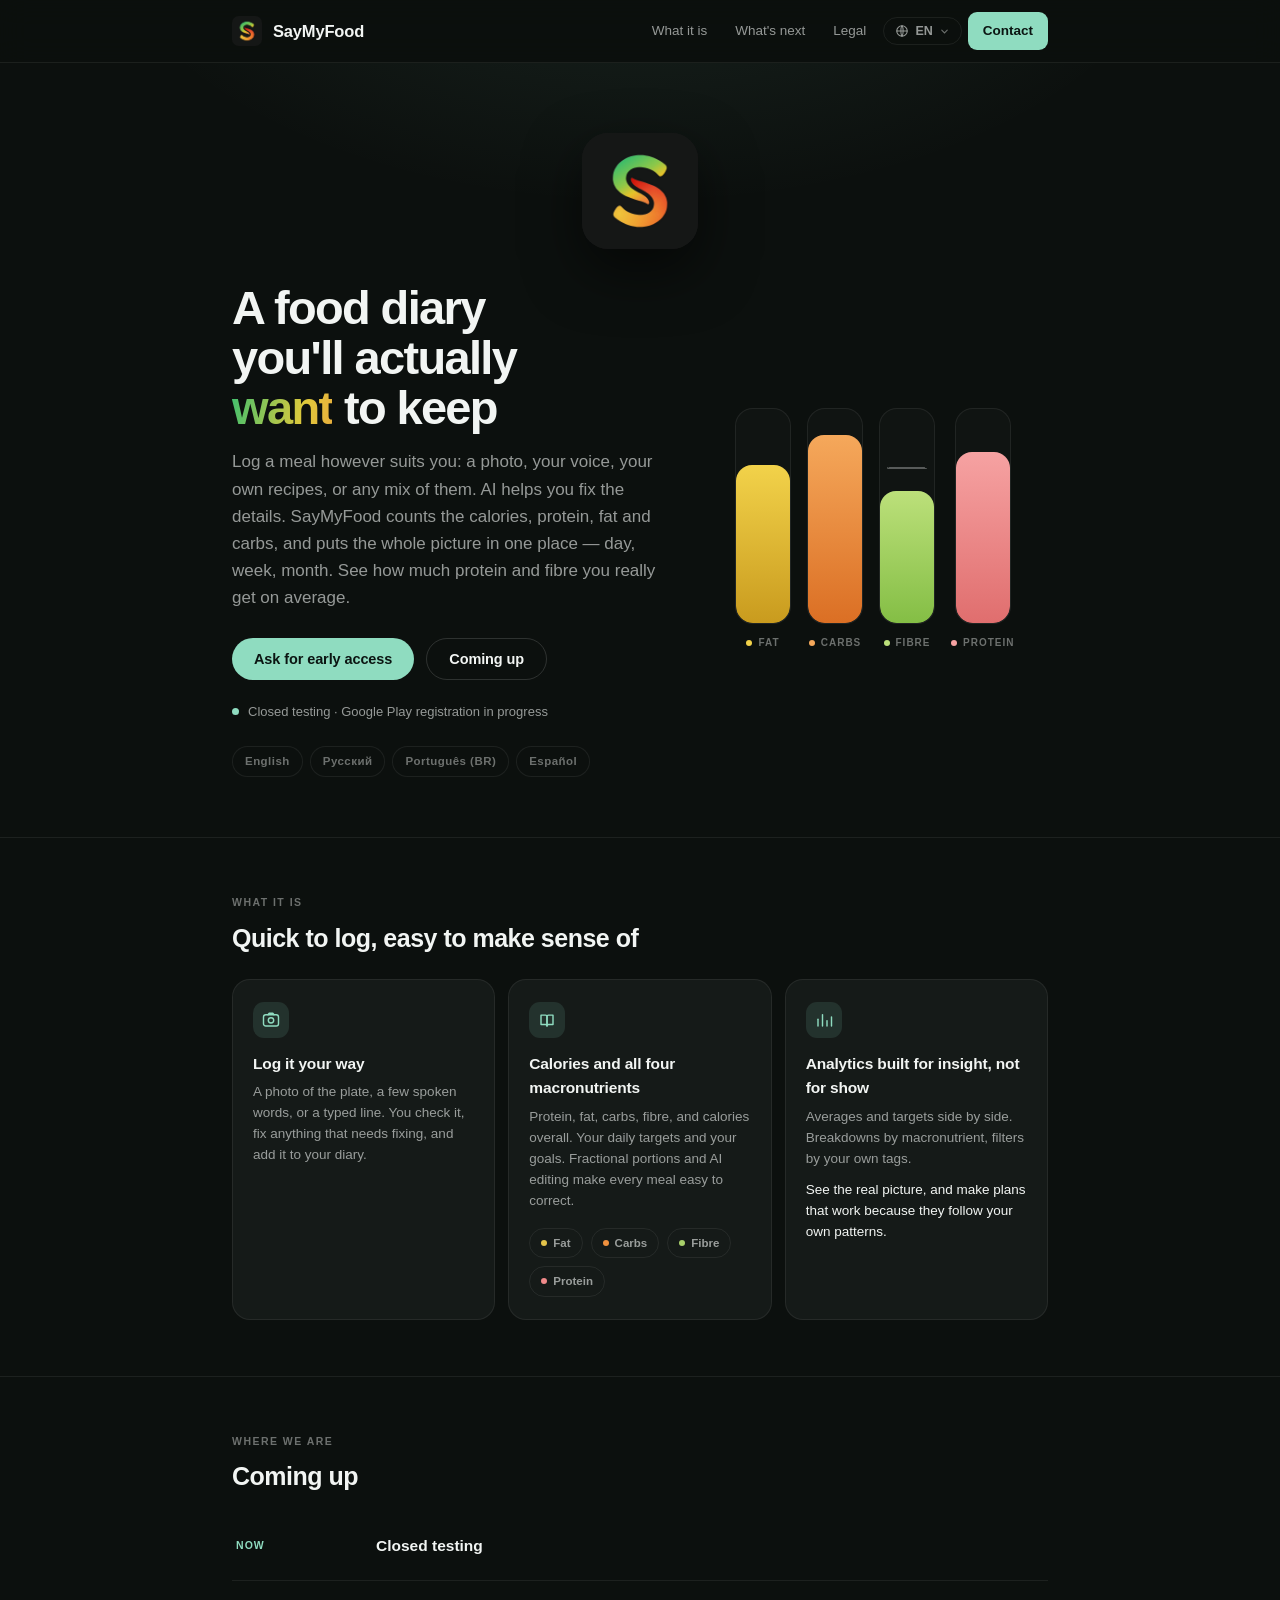
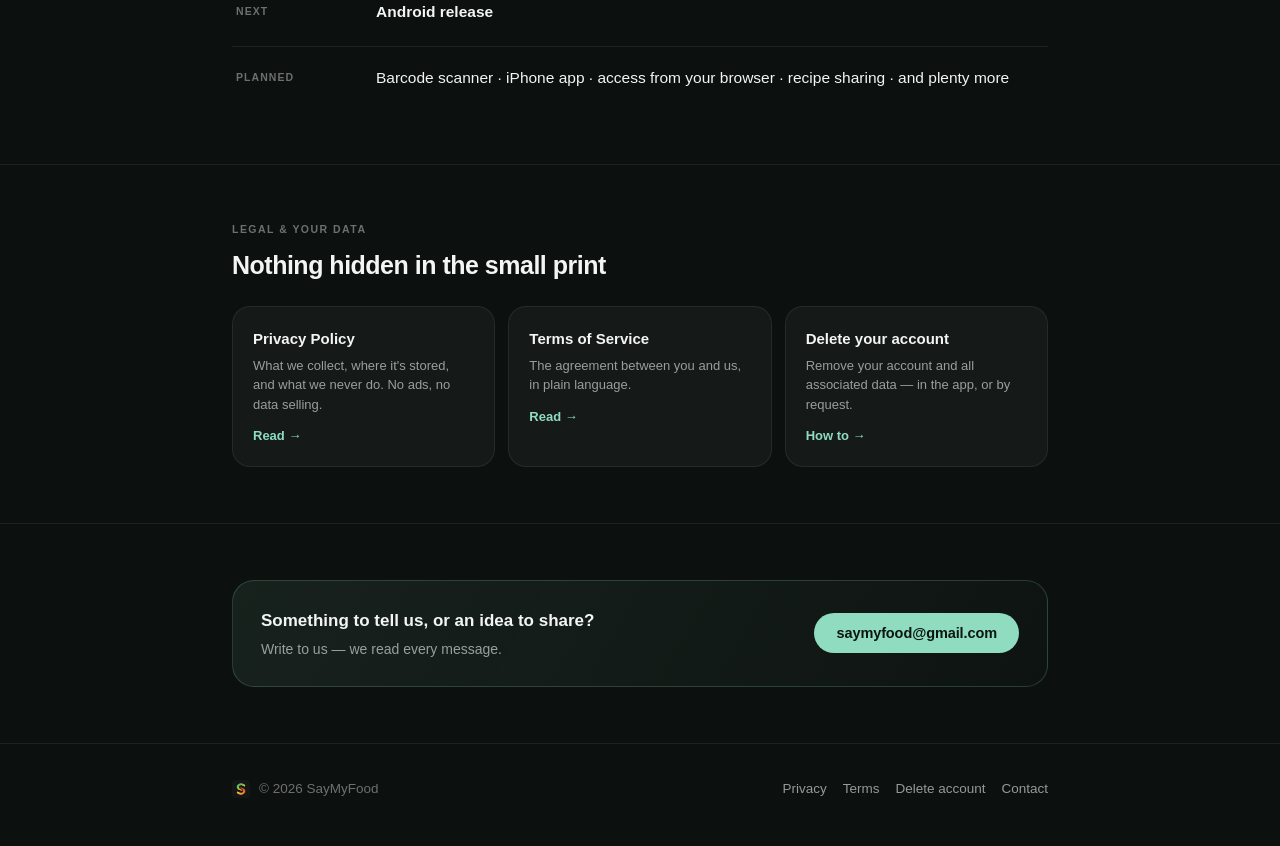
==== index.html @ e3f450a7 "site(SITE-06 block 3): the macros card stops contradicting its own heading Co-Authored-By: Claude Op" ====
<!DOCTYPE html>
<html lang="en">
<head>
<meta charset="utf-8">
<meta name="viewport" content="width=device-width, initial-scale=1">
<title>SayMyFood — AI food diary</title>
<meta name="description" content="SayMyFood is an AI-assisted food diary. Log a meal by photo, voice or text; see calories, macros and trends. Currently in closed testing.">
<link rel="icon" href="brand/saymyfood-mark.png">
<link rel="stylesheet" href="site.css">
<style>
.hero{position:relative;overflow:hidden;padding:70px 0 60px}
.hero-grid{position:relative;display:grid;grid-template-columns:1.1fr 0.9fr;gap:46px;align-items:center}
.hero .wash{position:absolute;left:0;right:0;top:-160px;height:420px;pointer-events:none;background:radial-gradient(60% 100% at 50% 0%,rgba(143,220,192,0.10),transparent 72%)}
.hero .glow{position:absolute;inset:0;pointer-events:none;transition:background .25s ease}
.hero .inner{position:relative;max-width:560px}
.hero .mark{width:116px;height:116px;margin:0 auto 34px;box-shadow:0 22px 56px rgba(0,0,0,0.55)}
.heromark{position:relative;text-align:center}
.mcols{position:relative;display:flex;align-items:flex-end;justify-content:center;gap:16px}
.mcol{display:flex;flex-direction:column;align-items:center;gap:11px}
.mtrack{position:relative;width:56px;height:216px;border-radius:18px;border:1px solid var(--hair);background:rgba(255,255,255,0.02);overflow:hidden}
.mfill{position:absolute;left:0;right:0;bottom:0;height:0;border-radius:16px;background:linear-gradient(to top,var(--c2),var(--c1));transition:height 1.15s cubic-bezier(.22,.68,.24,1),filter .25s ease;transition-delay:var(--dl)}
.mcols.live .mfill{transition:height .4s cubic-bezier(.3,.7,.3,1),filter .25s ease;transition-delay:0s}
.mtrack{cursor:default}
.mtrack:hover .mfill{filter:brightness(1.14) saturate(1.05)}
.mcol{transition:transform .3s ease}
.mcol:hover{transform:translateY(-3px)}
.mcap{position:absolute;left:7px;right:7px;top:var(--cap);border-top:2px dashed rgba(255,255,255,0.30);border-radius:2px}
.mlab{display:flex;align-items:center;gap:6px;font-size:10px;font-weight:700;letter-spacing:0.1em;text-transform:uppercase;color:var(--tx3)}
.mlab i{width:6px;height:6px;border-radius:50%;background:var(--c1)}
h1{font-size:47px;line-height:1.06;letter-spacing:-0.035em;margin:0 0 16px;font-weight:700;text-wrap:balance}
h1 em{font-style:normal;background:linear-gradient(100deg,#3FBF6E,#E0C93B 34%,#F0913E 62%,#E23E24);background-size:220% 100%;-webkit-background-clip:text;background-clip:text;color:transparent;animation:flow 9s ease-in-out infinite}
@keyframes flow{0%,100%{background-position:0% 50%}50%{background-position:100% 50%}}
.lede{font-size:17px;color:var(--tx2);margin:0 0 26px;max-width:46ch;text-wrap:pretty}
.hero-cta{display:flex;gap:12px;flex-wrap:wrap;margin-bottom:22px}
.status{display:flex;align-items:center;gap:9px;margin:0;font-size:13px;font-weight:500;color:var(--tx2);cursor:default}
.status .dot{flex-shrink:0}
.langs{display:flex;gap:7px;flex-wrap:wrap;margin-top:24px}
.chip{font-size:11.5px;font-weight:600;letter-spacing:0.04em;color:var(--tx3);border:1px solid var(--hair);border-radius:999px;padding:5px 12px;background:var(--bg)}
.trio{display:grid;grid-template-columns:repeat(3,1fr);gap:13px}
.tcard{background:var(--card);border:1px solid var(--hair);border-radius:var(--r);padding:22px 20px;transition:transform .2s ease,border-color .2s ease}
.tcard:hover{transform:translateY(-3px);border-color:var(--hair2)}
.tcard .ic{width:36px;height:36px;border-radius:11px;display:flex;align-items:center;justify-content:center;margin-bottom:14px;background:var(--mint-dim)}
.tcard h3{font-size:15.5px;margin:0 0 6px;font-weight:600;letter-spacing:-0.01em}
.tcard p{font-size:13.5px;line-height:1.55;color:var(--tx2);margin:0}
.tcard p.kick{margin-top:10px;color:var(--tx);font-weight:500}
.macro-row{display:flex;gap:8px;margin-top:16px;flex-wrap:wrap}
.mtag{display:inline-flex;align-items:center;gap:6px;font-size:11.5px;font-weight:600;color:var(--tx2);border:1px solid var(--hair);border-radius:999px;padding:5px 11px}
.mtag i{width:6px;height:6px;border-radius:50%}
.next{display:flex;flex-direction:column;gap:2px}
.nrow{display:flex;align-items:flex-start;gap:16px;padding:17px 4px;border-bottom:1px solid var(--hair)}
.nrow:last-child{border-bottom:0}
.nrow .st{flex-shrink:0;width:124px;font-size:10.5px;font-weight:700;letter-spacing:0.1em;text-transform:uppercase;color:var(--tx3);padding-top:3px}
.nrow.now .st{color:var(--mint)}
.nrow h3{font-size:15.5px;margin:0 0 4px;font-weight:600}
.nrow h3.long{margin:0;font-weight:500;line-height:1.6;text-wrap:pretty}
.legal-grid{display:grid;grid-template-columns:repeat(3,1fr);gap:13px}
.lcard{display:block;background:var(--card);border:1px solid var(--hair);border-radius:var(--r);padding:20px;color:var(--tx);transition:transform .2s ease,border-color .2s ease}
.lcard:hover{transform:translateY(-3px);border-color:var(--hair2);color:var(--tx)}
.lcard b{display:block;font-size:15px;font-weight:600;margin-bottom:5px}
.lcard span{display:block;font-size:13px;color:var(--tx2);line-height:1.5}
.lcard .arw{display:block;margin-top:12px;color:var(--mint);font-size:13px;font-weight:600}
.contact{display:flex;align-items:center;justify-content:space-between;gap:22px;background:linear-gradient(120deg,rgba(143,220,192,0.09),rgba(143,220,192,0.02));border:1px solid rgba(143,220,192,0.20);border-radius:22px;padding:26px 28px;flex-wrap:wrap}
.contact b{display:block;font-size:17px;font-weight:600;margin-bottom:4px}
.contact p{margin:0;font-size:14px;color:var(--tx2)}
@media(max-width:900px){.hero-grid{grid-template-columns:1fr;gap:40px}.mcols{justify-content:flex-start}}
@media(max-width:700px){.hero{padding:52px 0 46px}.mtrack{width:46px;height:170px}h1{font-size:34px}.trio,.legal-grid{grid-template-columns:1fr}.nrow{gap:10px}.nrow .st{width:100px}}
</style>
</head>
<body>
<header><div class="wrap hd">
<a class="hd-brand" href="index.html"><span class="mark nosheen"><img src="brand/saymyfood-mark.png" alt="SayMyFood"></span>SayMyFood</a>
<nav class="hd-nav">
<a class="hide-s" href="#what" data-i18n="nav1">What it is</a>
<a class="hide-s" href="#next" data-i18n="nav2">What's next</a>
<a class="hide-s" href="#legal" data-i18n="nav3">Legal</a>
<div class="lswitch">
<button class="lbtn" id="lbtn" aria-haspopup="listbox" aria-expanded="false">
<svg width="14" height="14" viewBox="0 0 24 24" fill="none" stroke="currentColor" stroke-width="1.8"><circle cx="12" cy="12" r="9"></circle><path d="M3 12h18M12 3c2.6 3 2.6 15 0 18M12 3c-2.6 3-2.6 15 0 18"></path></svg>
<span id="lcur">EN</span>
<svg class="cv" width="11" height="11" viewBox="0 0 24 24" fill="none" stroke="currentColor" stroke-width="2.4" stroke-linecap="round"><path d="M6 9l6 6 6-6"></path></svg>
</button>
<div class="lmenu" id="lmenu" role="listbox">
<button role="option" data-lang="en">English</button>
<button role="option" data-lang="ru">Русский</button>
<button role="option" data-lang="es">Español</button>
<button role="option" data-lang="pt">Português</button>
</div>
</div>
<a class="cta" href="mailto:saymyfood@gmail.com" data-i18n="nav4">Contact</a>
</nav>
</div></header>

<div class="hero" id="hero">
<div class="wash"></div>
<div class="glow" id="glow"></div>
<div class="wrap">
<div class="heromark"><span class="mark"><img src="brand/saymyfood-mark.png" alt="SayMyFood logo"></span></div>
<div class="hero-grid"><div class="inner">
<h1 data-i18n="h1">A food diary you'll actually <em>want</em> to keep</h1>
<p class="lede" data-i18n="lede">Log a meal however suits you: a photo, your voice, your own recipes, or any mix of them. AI helps you fix the details. SayMyFood counts the calories, protein, fat and carbs, and puts the whole picture in one place — day, week, month. See how much protein and fibre you really get on average.</p>
<div class="hero-cta"><a class="btn" href="test/alpha/" data-i18n="cta1">Ask for early access</a><a class="btn ghost" href="#next" data-i18n="cta2">Coming up</a></div>
<p class="status"><span class="dot"></span><span data-i18n="pill">Closed testing · Google Play registration in progress</span></p>
<div class="langs"><span class="chip">English</span><span class="chip">Русский</span><span class="chip">Português&nbsp;(BR)</span><span class="chip">Español</span></div>
</div>
<div class="mcols" id="mcols" aria-hidden="true">
<div class="mcol" style="--c1:#F2D24A;--c2:#C99B1E"><div class="mtrack"><div class="mfill" data-h="74" style="--dl:.15s"></div></div><span class="mlab"><i></i><span data-i18n="mfat">Fat</span></span></div>
<div class="mcol" style="--c1:#F5A85B;--c2:#DB6F24"><div class="mtrack"><div class="mfill" data-h="88" style="--dl:.3s"></div></div><span class="mlab"><i></i><span data-i18n="mcarbs">Carbs</span></span></div>
<div class="mcol" style="--c1:#BCE07A;--c2:#84BE45"><div class="mtrack"><div class="mcap" style="--cap:27%"></div><div class="mfill" data-h="62" style="--dl:.45s"></div></div><span class="mlab"><i></i><span data-i18n="mfiber">Fibre</span></span></div>
<div class="mcol" style="--c1:#F6A2A2;--c2:#E06E6E"><div class="mtrack"><div class="mfill" data-h="80" style="--dl:.6s"></div></div><span class="mlab"><i></i><span data-i18n="mprot">Protein</span></span></div>
</div>
</div></div>
</div>

<section id="what"><div class="wrap">
<p class="eyebrow rv" data-i18n="s1eye">What it is</p>
<h2 class="rv" data-i18n="s1h">Quick to log, easy to make sense of</h2>
<div class="trio">
<div class="tcard rv"><div class="ic"><svg width="18" height="18" viewBox="0 0 24 24" fill="none" stroke="#8FDCC0" stroke-width="1.9" stroke-linecap="round" stroke-linejoin="round"><rect x="2" y="5" width="20" height="15" rx="3"></rect><circle cx="12" cy="12.5" r="3.6"></circle><path d="M8 5l1.6-2h4.8L16 5"></path></svg></div><h3 data-i18n="c1h">Log it your way</h3><p data-i18n="c1p">A photo of the plate, a few spoken words, or a typed line. You check it, fix anything that needs fixing, and add it to your diary.</p></div>
<div class="tcard rv"><div class="ic"><svg width="18" height="18" viewBox="0 0 24 24" fill="none" stroke="#8FDCC0" stroke-width="1.9" stroke-linecap="round" stroke-linejoin="round"><path d="M4 5.5h6a2 2 0 0 1 2 2V20a2 2 0 0 0-2-2H4z"></path><path d="M20 5.5h-6a2 2 0 0 0-2 2V20a2 2 0 0 1 2-2h6z"></path></svg></div><h3 data-i18n="c2h">Calories and all four macronutrients</h3><p data-i18n="c2p">Protein, fat, carbs, fibre, and calories overall. Your daily targets and your goals. Fractional portions and AI editing make every meal easy to correct.</p><div class="macro-row"><span class="mtag"><i style="background:var(--fat)"></i><span data-i18n="mfat">Fat</span></span><span class="mtag"><i style="background:var(--carbs)"></i><span data-i18n="mcarbs">Carbs</span></span><span class="mtag"><i style="background:var(--fiber)"></i><span data-i18n="mfiber">Fibre</span></span><span class="mtag"><i style="background:var(--protein)"></i><span data-i18n="mprot">Protein</span></span></div></div>
<div class="tcard rv"><div class="ic"><svg width="18" height="18" viewBox="0 0 24 24" fill="none" stroke="#8FDCC0" stroke-width="1.9" stroke-linecap="round" stroke-linejoin="round"><path d="M4 20V11"></path><path d="M10 20V5"></path><path d="M16 20v-7"></path><path d="M22 20V8"></path></svg></div><h3 data-i18n="c3h">Analytics built for insight, not for show</h3><p data-i18n="c3p">Averages and targets side by side. Breakdowns by macronutrient, filters by your own tags.</p><p class="kick" data-i18n="c3k">See the real picture, and make plans that work because they follow your own patterns.</p></div>
</div>
</div></section>

<section id="next"><div class="wrap">
<p class="eyebrow rv" data-i18n="s2eye">Where we are</p>
<h2 class="rv" data-i18n="s2h">Coming up</h2>
<div class="next">
<div class="nrow now rv"><div class="st" data-i18n="stnow">Now</div><div><h3 data-i18n="r1h">Closed testing</h3></div></div>
<div class="nrow rv"><div class="st" data-i18n="stnext">Next</div><div><h3 data-i18n="r2h">Android release</h3></div></div>
<div class="nrow rv"><div class="st" data-i18n="stplan">Planned</div><div><h3 class="long" data-i18n="r3h">Barcode scanner · iPhone app · access from your browser · recipe sharing · and plenty more</h3></div></div>
</div>
</div></section>

<section id="legal"><div class="wrap">
<p class="eyebrow rv" data-i18n="s3eye">Legal &amp; your data</p>
<h2 class="rv" data-i18n="s3h">Nothing hidden in the small print</h2>
<div class="legal-grid">
<a class="lcard rv" href="privacy.html"><b data-i18n="l1h">Privacy Policy</b><span data-i18n="l1p">What we collect, where it's stored, and what we never do. No ads, no data selling.</span><span class="arw" data-i18n="read">Read →</span></a>
<a class="lcard rv" href="terms.html"><b data-i18n="l2h">Terms of Service</b><span data-i18n="l2p">The agreement between you and us, in plain language.</span><span class="arw" data-i18n="read">Read →</span></a>
<a class="lcard rv" href="delete-account.html"><b data-i18n="l3h">Delete your account</b><span data-i18n="l3p">Remove your account and all associated data — in the app, or by request.</span><span class="arw" data-i18n="howto">How to →</span></a>
</div>
</div></section>

<section><div class="wrap">
<div class="contact rv">
<div><b data-i18n="ctah">Something to tell us, or an idea to share?</b><p data-i18n="ctap">Write to us — we read every message.</p></div>
<a class="btn" href="mailto:saymyfood@gmail.com">saymyfood@gmail.com</a>
</div>
</div></section>

<footer><div class="wrap ft">
<span style="display:flex;align-items:center;gap:9px"><span class="mark nosheen" style="width:18px;height:18px"><img src="brand/saymyfood-mark.png" alt=""></span>© 2026 SayMyFood</span>
<span class="ft-links"><a href="privacy.html" data-i18n="fprivacy">Privacy</a><a href="terms.html" data-i18n="fterms">Terms</a><a href="delete-account.html" data-i18n="fdelete">Delete account</a><a href="mailto:saymyfood@gmail.com" data-i18n="fcontact">Contact</a></span>
</div></footer>

<script src="i18n.js"></script>
<script>
(function(){
/* macro columns: fill once, then react to the cursor */
var mcols=document.getElementById('mcols'),fills=[].slice.call(document.querySelectorAll('.mfill'));
function base(el){return parseFloat(el.getAttribute('data-h'))}
requestAnimationFrame(function(){fills.forEach(function(el){el.style.height=base(el)+'%'})});
setTimeout(function(){if(mcols)mcols.classList.add('live')},1900);
if(mcols&&!matchMedia('(prefers-reduced-motion: reduce)').matches){
  mcols.addEventListener('pointermove',function(e){
    fills.forEach(function(el){
      var r=el.parentNode.getBoundingClientRect(),d=Math.abs(e.clientX-(r.left+r.width/2))/150;
      var k=1+0.26*Math.max(0,1-d*d);
      el.style.height=Math.min(97,base(el)*k).toFixed(1)+'%';
    });
  });
  mcols.addEventListener('pointerleave',function(){fills.forEach(function(el){el.style.height=base(el)+'%'})});
}
/* cursor glow */
var hero=document.getElementById('hero'),glow=document.getElementById('glow');
hero.addEventListener('pointermove',function(e){var r=hero.getBoundingClientRect();glow.style.background='radial-gradient(420px 300px at '+(e.clientX-r.left)+'px '+(e.clientY-r.top)+'px,rgba(143,220,192,0.06),transparent 70%)'});
hero.addEventListener('pointerleave',function(){glow.style.background='none'});
/* reveal */
var io=new IntersectionObserver(function(es){es.forEach(function(en){if(en.isIntersecting){en.target.classList.add('in');io.unobserve(en.target)}})},{threshold:0.12});
document.querySelectorAll('.rv').forEach(function(el){io.observe(el)});
})();
</script>
</body>
</html>
---- site.css ----
:root{color-scheme:dark;--bg:#0C100E;--card:#151A18;--card2:#1B211E;--hair:rgba(255,255,255,0.07);--hair2:rgba(255,255,255,0.14);--tx:#F2F5F3;--tx2:rgba(242,245,243,0.60);--tx3:rgba(242,245,243,0.42);--mint:#8FDCC0;--mint-dim:rgba(143,220,192,0.12);--fat:#E3C34A;--carbs:#F0913E;--fiber:#A8D06A;--protein:#F08A8A;--font:-apple-system,BlinkMacSystemFont,"Segoe UI",Roboto,Helvetica,Arial,sans-serif;--r:18px}
*{box-sizing:border-box}
html{scroll-behavior:smooth;-webkit-text-size-adjust:100%}
body{margin:0;background:var(--bg);color:var(--tx);font:16px/1.6 var(--font);-webkit-font-smoothing:antialiased}
a{color:var(--mint);text-decoration:none}
a:hover{color:#B4EBD8}
.wrap{max-width:860px;margin:0 auto;padding:0 22px}
/* logo tile with shimmer sweep */
.mark{position:relative;display:block;border-radius:22.5%;overflow:hidden;flex-shrink:0;background:#181818}
.mark img{display:block;width:100%;height:100%}
.mark::after{content:"";position:absolute;top:-40%;bottom:-40%;left:0;width:38%;background:linear-gradient(100deg,rgba(255,255,255,0) 0%,rgba(255,255,255,0.42) 50%,rgba(255,255,255,0) 100%);transform:translateX(-180%) skewX(-16deg);animation:sheen 4.6s ease-in-out infinite;animation-delay:1.2s;pointer-events:none}
@keyframes sheen{0%{transform:translateX(-180%) skewX(-16deg)}45%{transform:translateX(420%) skewX(-16deg)}100%{transform:translateX(420%) skewX(-16deg)}}
/* header */
header{position:sticky;top:0;z-index:20;background:rgba(12,16,14,0.78);backdrop-filter:blur(14px);-webkit-backdrop-filter:blur(14px);border-bottom:1px solid var(--hair)}
.hd{display:flex;align-items:center;justify-content:space-between;gap:16px;height:62px}
.hd-brand{display:flex;align-items:center;gap:11px;color:var(--tx);font-weight:700;font-size:16.5px;letter-spacing:-0.01em}
.hd-brand:hover{color:var(--tx)}
.hd-brand .mark{width:30px;height:30px}
.hd-nav{display:flex;align-items:center;gap:6px;font-size:13.5px}
.hd-nav a{color:var(--tx2);padding:7px 11px;border-radius:9px;font-weight:500}
.hd-nav a:hover{color:var(--tx);background:rgba(255,255,255,0.05)}
.hd-nav a.cta{color:#0B1512;background:var(--mint);font-weight:700;padding:8px 15px}
.hd-nav a.cta:hover{background:#A6E8CF;color:#0B1512}
.mark.nosheen::after{display:none}
/* language dropdown */
.lswitch{position:relative}
.lbtn{display:flex;align-items:center;gap:6px;background:transparent;border:1px solid var(--hair);border-radius:999px;padding:6px 11px;color:var(--tx2);font:600 12.5px var(--font);cursor:pointer;transition:all .16s ease}
.lbtn:hover{color:var(--tx);border-color:var(--hair2)}
.lbtn .cv{transition:transform .18s ease;opacity:.7}
.lbtn[aria-expanded="true"] .cv{transform:rotate(180deg)}
.lmenu{position:absolute;right:0;top:calc(100% + 8px);min-width:158px;background:var(--card2);border:1px solid var(--hair2);border-radius:14px;padding:6px;display:none;flex-direction:column;gap:2px;box-shadow:0 18px 42px rgba(0,0,0,0.55);z-index:30}
.lmenu.open{display:flex}
.lmenu button{text-align:left;background:transparent;border:0;border-radius:9px;padding:9px 12px;color:var(--tx2);font:500 13.5px var(--font);cursor:pointer}
.lmenu button:hover{background:rgba(255,255,255,0.06);color:var(--tx)}
.lmenu button.on{color:var(--mint);background:var(--mint-dim);font-weight:600}
/* status dot */
.dot{width:7px;height:7px;border-radius:50%;background:var(--mint);box-shadow:0 0 0 0 rgba(143,220,192,0.5);animation:pulse 2.4s ease-out infinite}
@keyframes pulse{0%{box-shadow:0 0 0 0 rgba(143,220,192,0.45)}70%{box-shadow:0 0 0 8px rgba(143,220,192,0)}100%{box-shadow:0 0 0 0 rgba(143,220,192,0)}}
.btn{display:inline-flex;align-items:center;justify-content:center;gap:8px;background:var(--mint);color:#0B1512;font:700 14.5px var(--font);letter-spacing:-0.1px;padding:12px 22px;border-radius:999px;border:0;cursor:pointer;transition:transform .16s ease,box-shadow .16s ease,background .16s ease}
.btn:hover{background:#A6E8CF;color:#0B1512;transform:translateY(-1px);box-shadow:0 8px 26px rgba(143,220,192,0.20)}
.btn:active{transform:translateY(0)}
.btn.ghost{background:transparent;color:var(--tx);border:1px solid var(--hair2)}
.btn.ghost:hover{background:rgba(255,255,255,0.04);border-color:rgba(255,255,255,0.24);box-shadow:none;color:var(--tx)}
/* sections */
section{padding:56px 0;border-top:1px solid var(--hair)}
.eyebrow{font-size:10.5px;font-weight:700;letter-spacing:0.14em;text-transform:uppercase;color:var(--tx3);margin:0 0 12px}
h2{font-size:25px;line-height:1.2;letter-spacing:-0.02em;margin:0 0 26px;font-weight:700}
/* reveal */
.rv{opacity:0;transform:translateY(14px);transition:opacity .55s ease,transform .55s ease}
.rv.in{opacity:1;transform:none}
footer{padding:34px 0 46px;border-top:1px solid var(--hair);color:var(--tx3);font-size:13.5px}
.ft{display:flex;align-items:center;justify-content:space-between;gap:14px;flex-wrap:wrap}
.ft-links{display:flex;gap:16px;flex-wrap:wrap}
.ft-links a{color:var(--tx2)}
.ft-links a:hover{color:var(--tx)}
/* ── legal pages ── */
.legal{max-width:760px;margin:0 auto;padding:40px 22px 20px}
.legal h1{font-size:31px;line-height:1.15;letter-spacing:-0.025em;margin:0 0 8px;font-weight:700}
.legal h2{font-size:16.5px;letter-spacing:-0.01em;margin:34px 0 8px;font-weight:600;color:var(--tx)}
.legal p{color:var(--tx2);margin:0 0 12px;font-size:15px;text-wrap:pretty}
.legal strong{color:var(--tx);font-weight:600}
.legal ul,.legal ol{color:var(--tx2);font-size:15px;padding-left:22px;margin:0 0 12px}
.legal li{margin-bottom:7px}
.legal .muted{color:var(--tx3);font-size:13px}
.legal .card{background:var(--card);border:1px solid var(--hair);border-radius:var(--r);padding:18px 22px;margin:0 0 14px}
.legal .card>ol:last-child,.legal .card>ul:last-child{margin-bottom:0}.legal .card>ol:first-child,.legal .card>ul:first-child{margin-top:0}
.legal section{border:0;padding:0}
.legal-top{display:flex;align-items:flex-start;justify-content:space-between;gap:18px;flex-wrap:wrap;margin-bottom:18px}
.back{display:inline-flex;align-items:center;gap:7px;color:var(--tx2);font-size:13.5px;font-weight:500}
.back:hover{color:var(--tx)}
.lang{display:flex;gap:7px;flex-wrap:wrap;margin:0 0 30px}
.lang button{border:1px solid var(--hair);background:transparent;border-radius:999px;padding:7px 15px;font:600 13px var(--font);cursor:pointer;color:var(--tx2);transition:all .16s ease}
.lang button:hover{color:var(--tx);border-color:var(--hair2)}
.lang button.active{background:var(--mint-dim);border-color:rgba(143,220,192,0.35);color:var(--mint)}
@media(max-width:640px){h2{font-size:22px}.legal h1{font-size:26px}.hd-nav .hide-s{display:none}}
@media(prefers-reduced-motion:reduce){.mark::after,.dot{animation:none}.rv{opacity:1;transform:none;transition:none}}
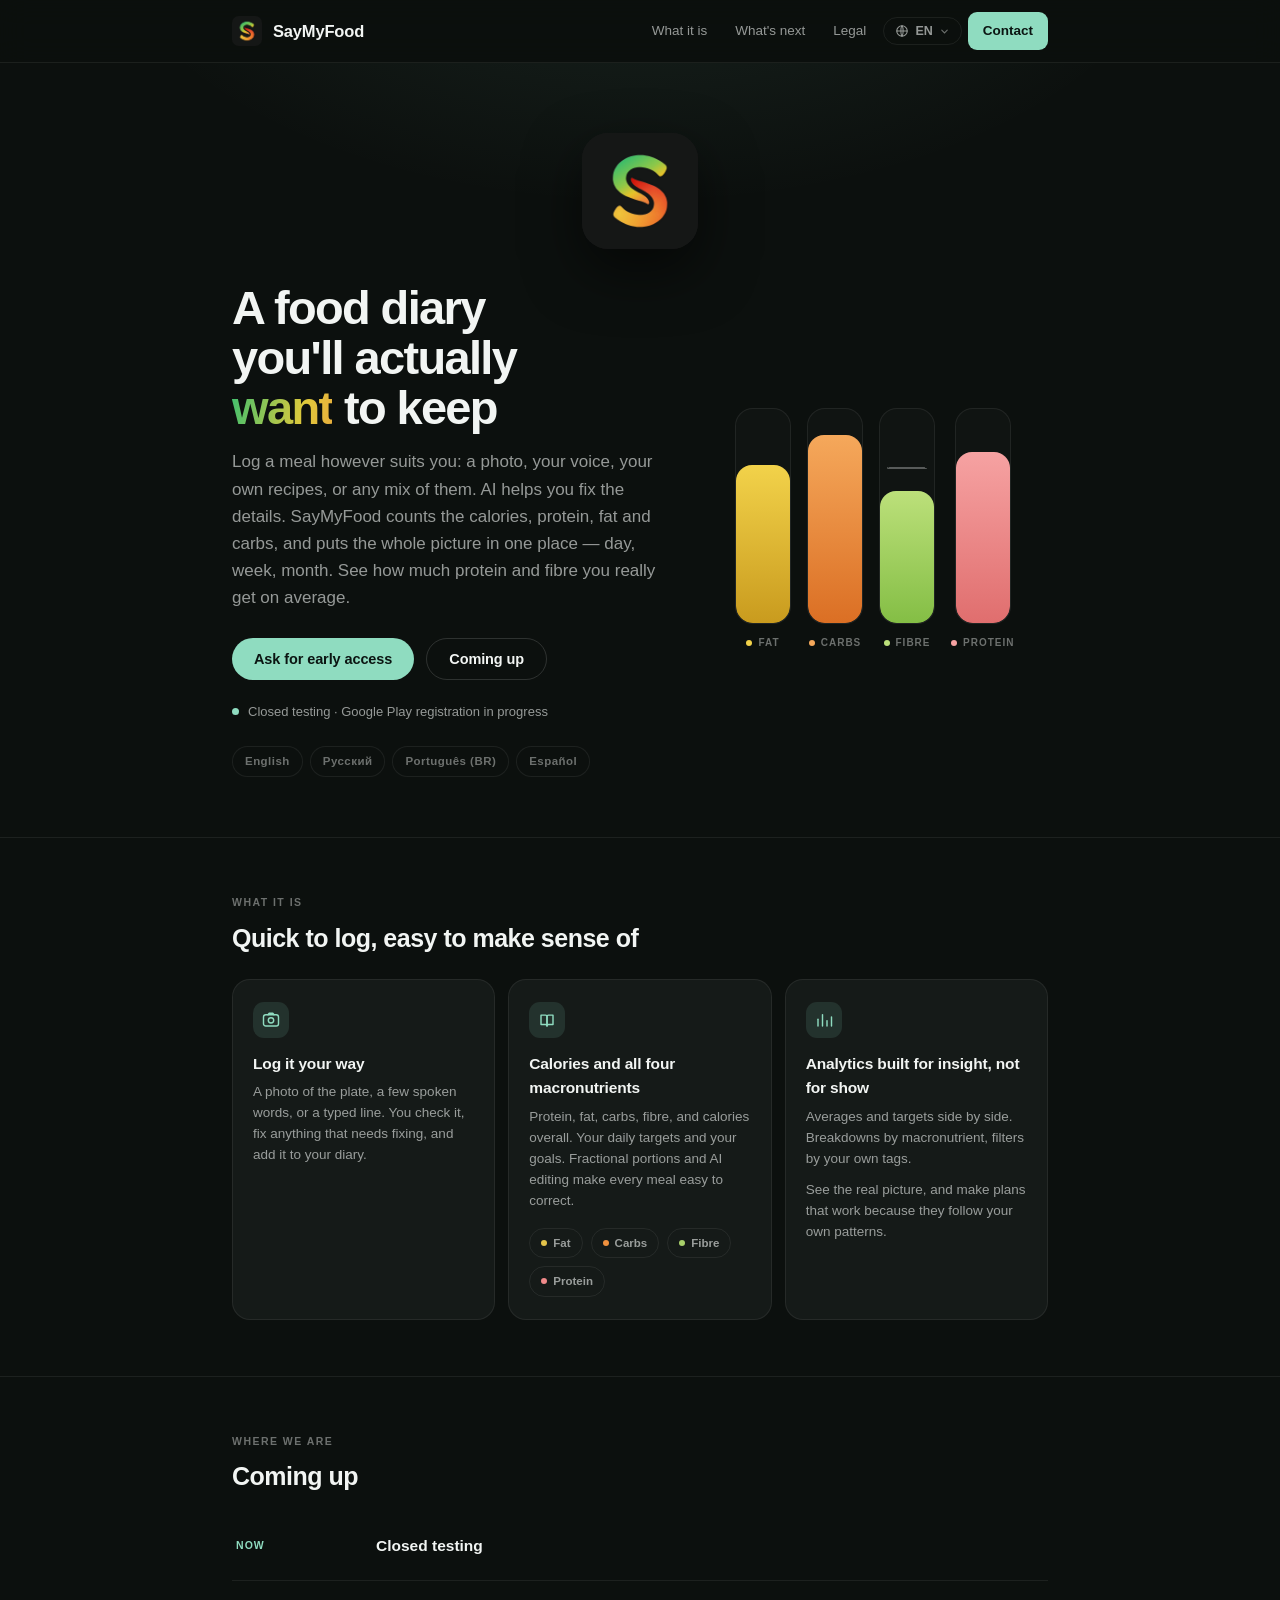
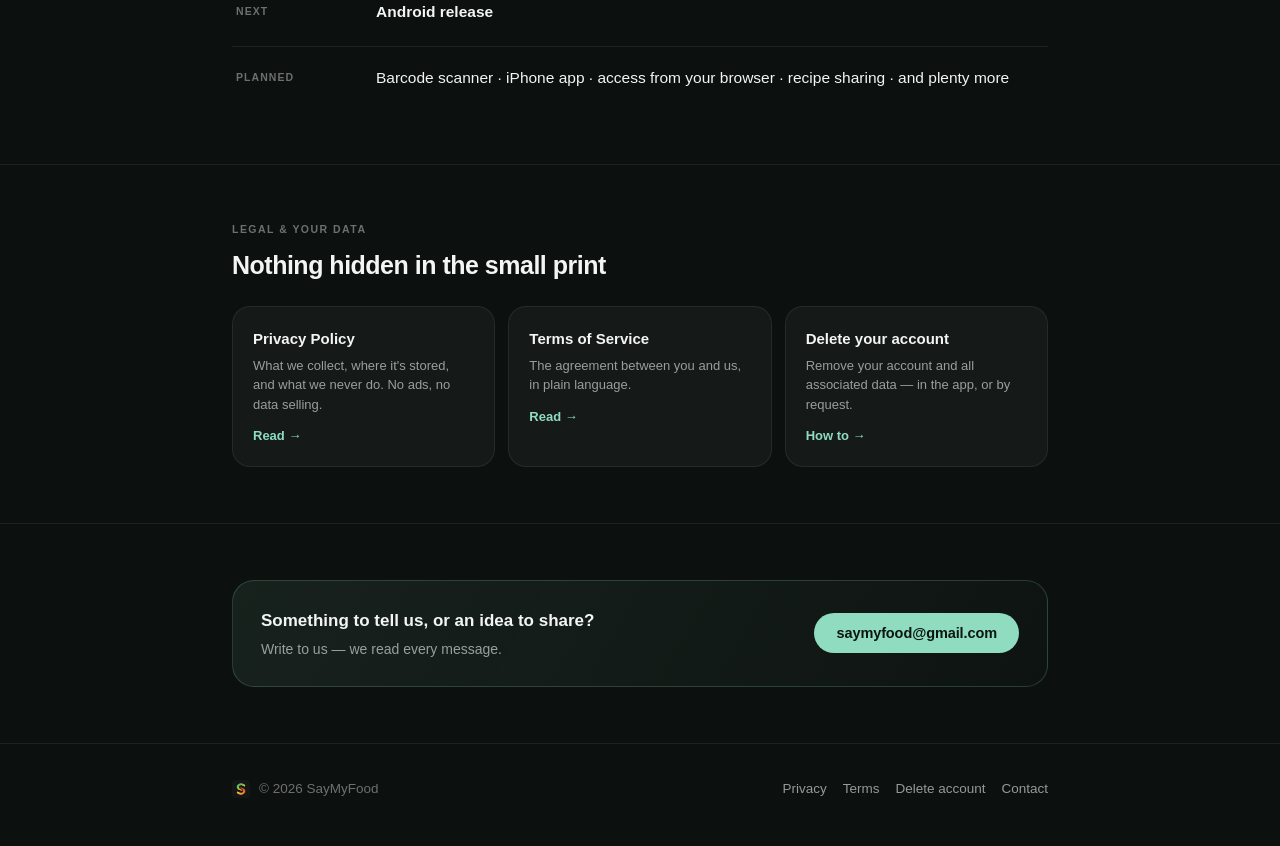
==== commit f443f00e: "site(SITE-06 block 4): the analytics closing line speaks at body volume Co-Authored-By: Claude Opus " ====
--- a/index.html
+++ b/index.html
@@ -42,7 +42,7 @@
 .tcard .ic{width:36px;height:36px;border-radius:11px;display:flex;align-items:center;justify-content:center;margin-bottom:14px;background:var(--mint-dim)}
 .tcard h3{font-size:15.5px;margin:0 0 6px;font-weight:600;letter-spacing:-0.01em}
 .tcard p{font-size:13.5px;line-height:1.55;color:var(--tx2);margin:0}
-.tcard p.kick{margin-top:10px;color:var(--tx);font-weight:500}
+.tcard p.kick{margin-top:10px}
 .macro-row{display:flex;gap:8px;margin-top:16px;flex-wrap:wrap}
 .mtag{display:inline-flex;align-items:center;gap:6px;font-size:11.5px;font-weight:600;color:var(--tx2);border:1px solid var(--hair);border-radius:999px;padding:5px 11px}
 .mtag i{width:6px;height:6px;border-radius:50%}
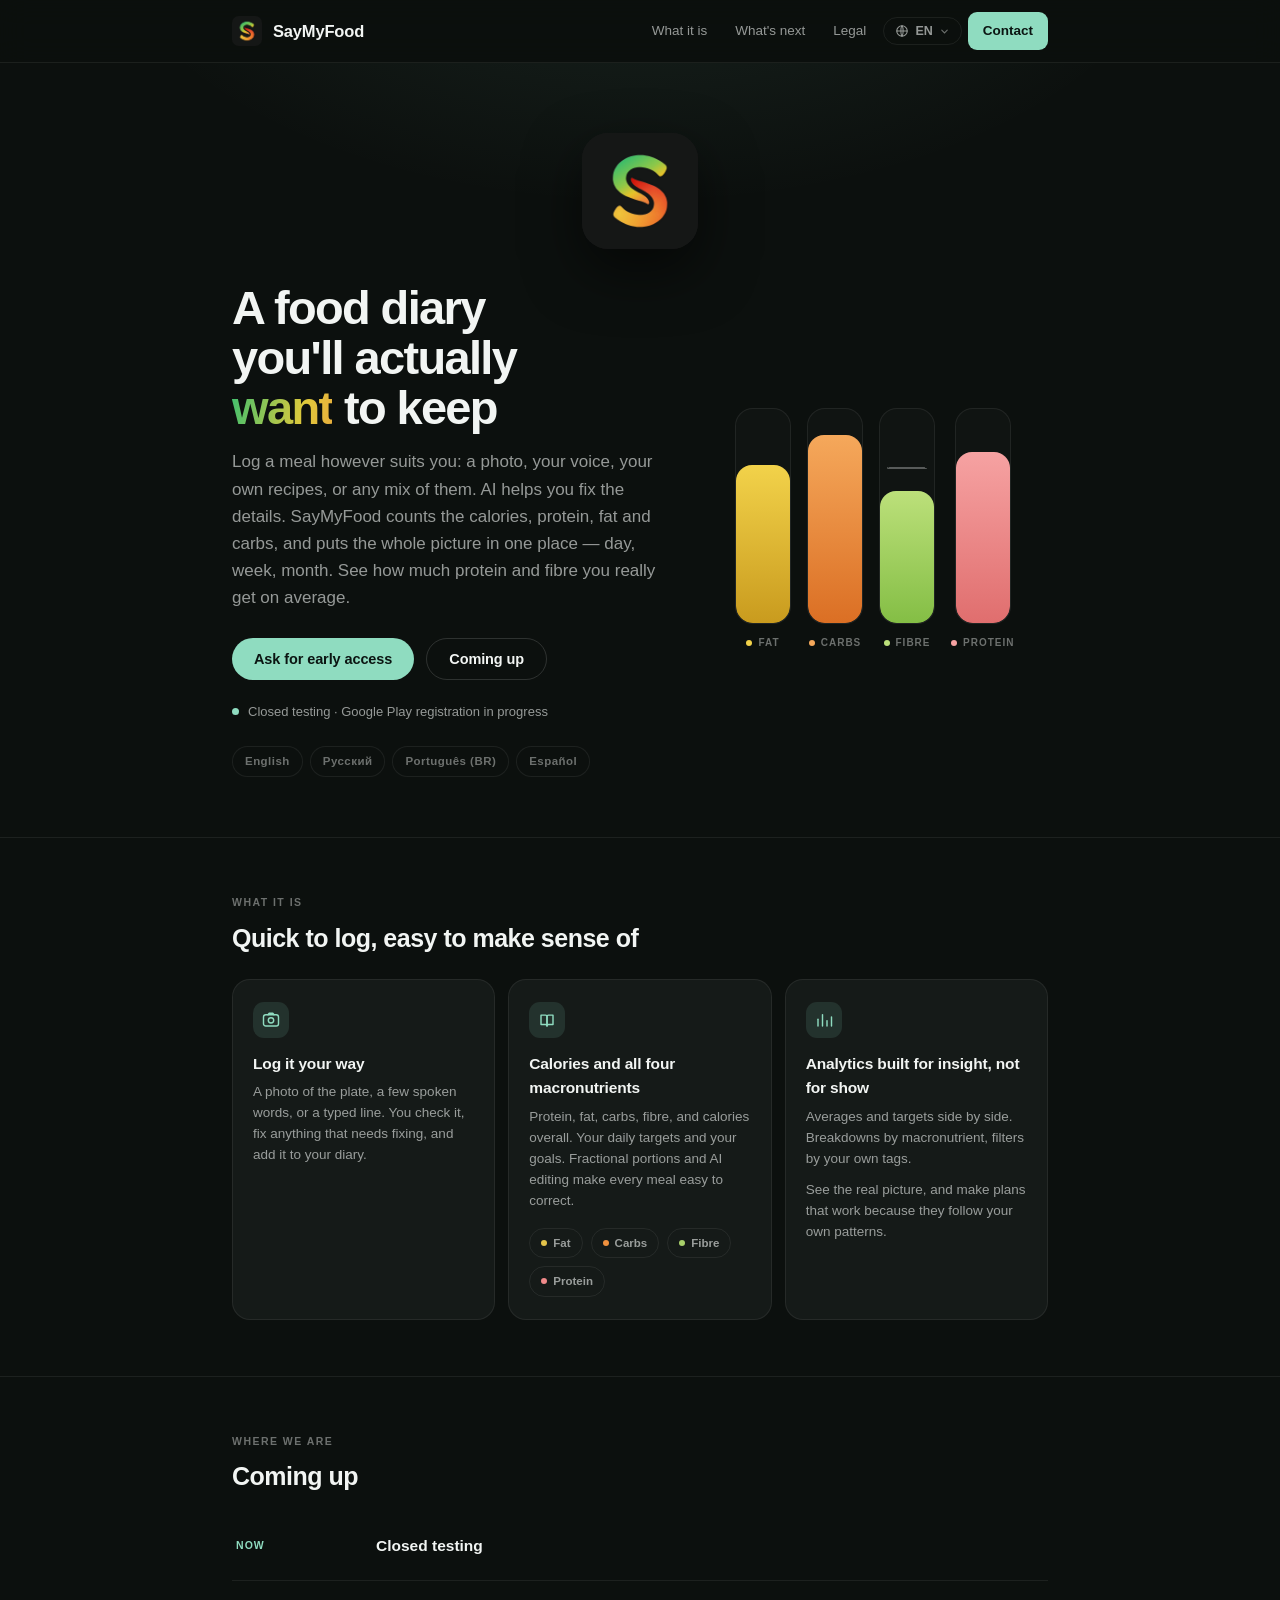
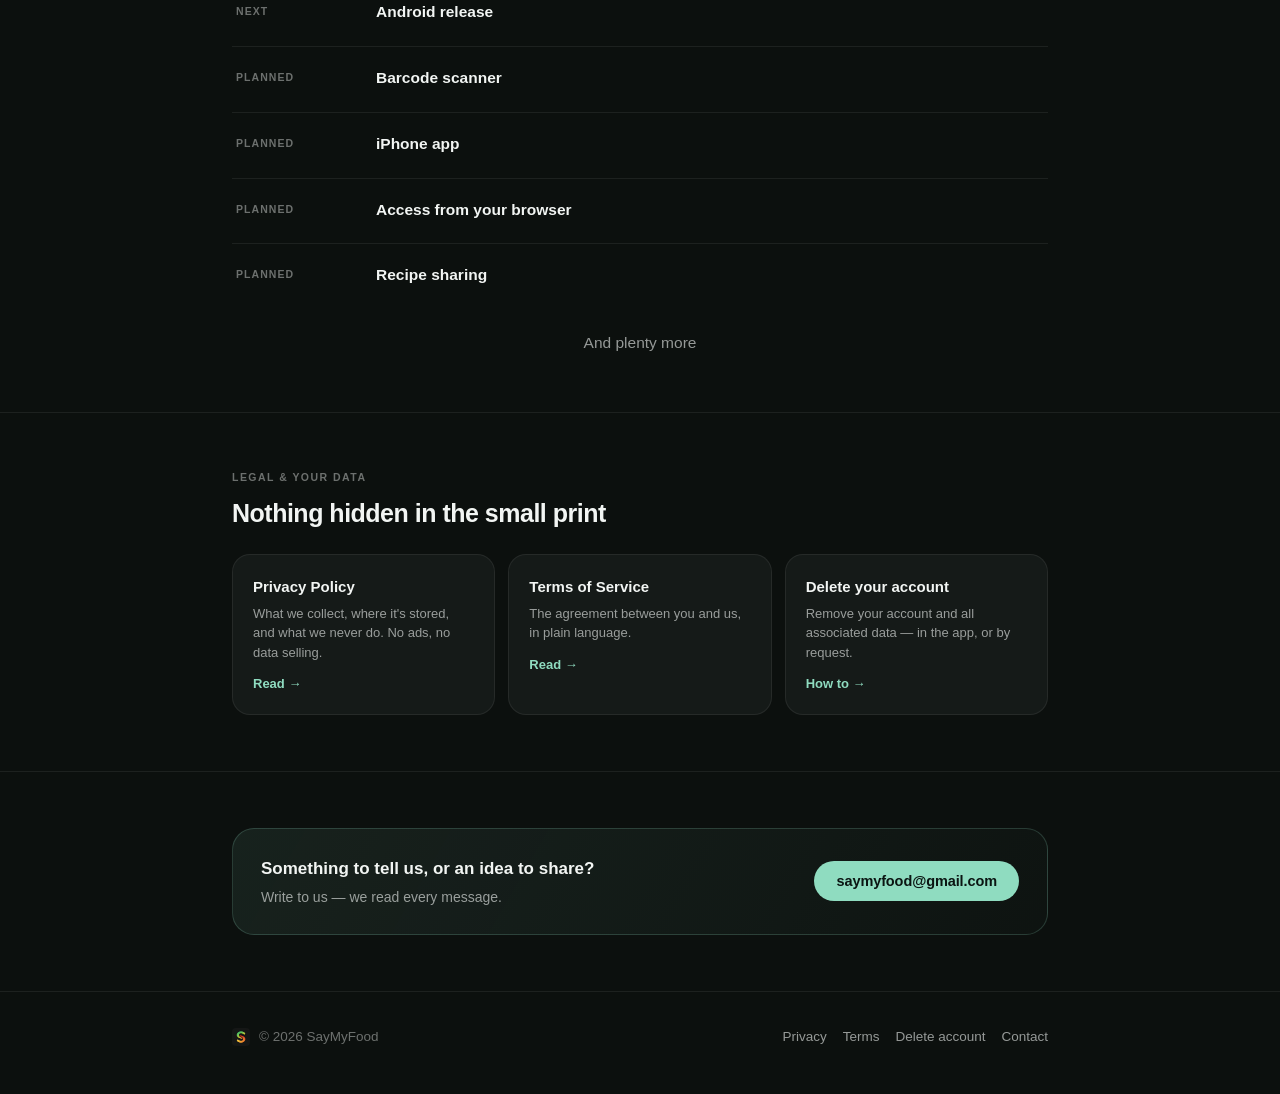
==== commit 5de2a536: "site(SITE-06 block 5): the plans list shows its length - six rows, then 'and plenty more' Co-Authore" ====
--- a/index.html
+++ b/index.html
@@ -52,7 +52,7 @@
 .nrow .st{flex-shrink:0;width:124px;font-size:10.5px;font-weight:700;letter-spacing:0.1em;text-transform:uppercase;color:var(--tx3);padding-top:3px}
 .nrow.now .st{color:var(--mint)}
 .nrow h3{font-size:15.5px;margin:0 0 4px;font-weight:600}
-.nrow h3.long{margin:0;font-weight:500;line-height:1.6;text-wrap:pretty}
+.nmore{margin:22px 0 0;text-align:center;font-size:15.5px;font-weight:500;color:var(--tx2)}
 .legal-grid{display:grid;grid-template-columns:repeat(3,1fr);gap:13px}
 .lcard{display:block;background:var(--card);border:1px solid var(--hair);border-radius:var(--r);padding:20px;color:var(--tx);transition:transform .2s ease,border-color .2s ease}
 .lcard:hover{transform:translateY(-3px);border-color:var(--hair2);color:var(--tx)}
@@ -127,8 +127,12 @@
 <div class="next">
 <div class="nrow now rv"><div class="st" data-i18n="stnow">Now</div><div><h3 data-i18n="r1h">Closed testing</h3></div></div>
 <div class="nrow rv"><div class="st" data-i18n="stnext">Next</div><div><h3 data-i18n="r2h">Android release</h3></div></div>
-<div class="nrow rv"><div class="st" data-i18n="stplan">Planned</div><div><h3 class="long" data-i18n="r3h">Barcode scanner · iPhone app · access from your browser · recipe sharing · and plenty more</h3></div></div>
+<div class="nrow rv"><div class="st" data-i18n="stplan">Planned</div><div><h3 data-i18n="r3h">Barcode scanner</h3></div></div>
+<div class="nrow rv"><div class="st" data-i18n="stplan">Planned</div><div><h3 data-i18n="r4h">iPhone app</h3></div></div>
+<div class="nrow rv"><div class="st" data-i18n="stplan">Planned</div><div><h3 data-i18n="r5h">Access from your browser</h3></div></div>
+<div class="nrow rv"><div class="st" data-i18n="stplan">Planned</div><div><h3 data-i18n="r6h">Recipe sharing</h3></div></div>
 </div>
+<p class="nmore rv" data-i18n="rmore">And plenty more</p>
 </div></section>
 
 <section id="legal"><div class="wrap">
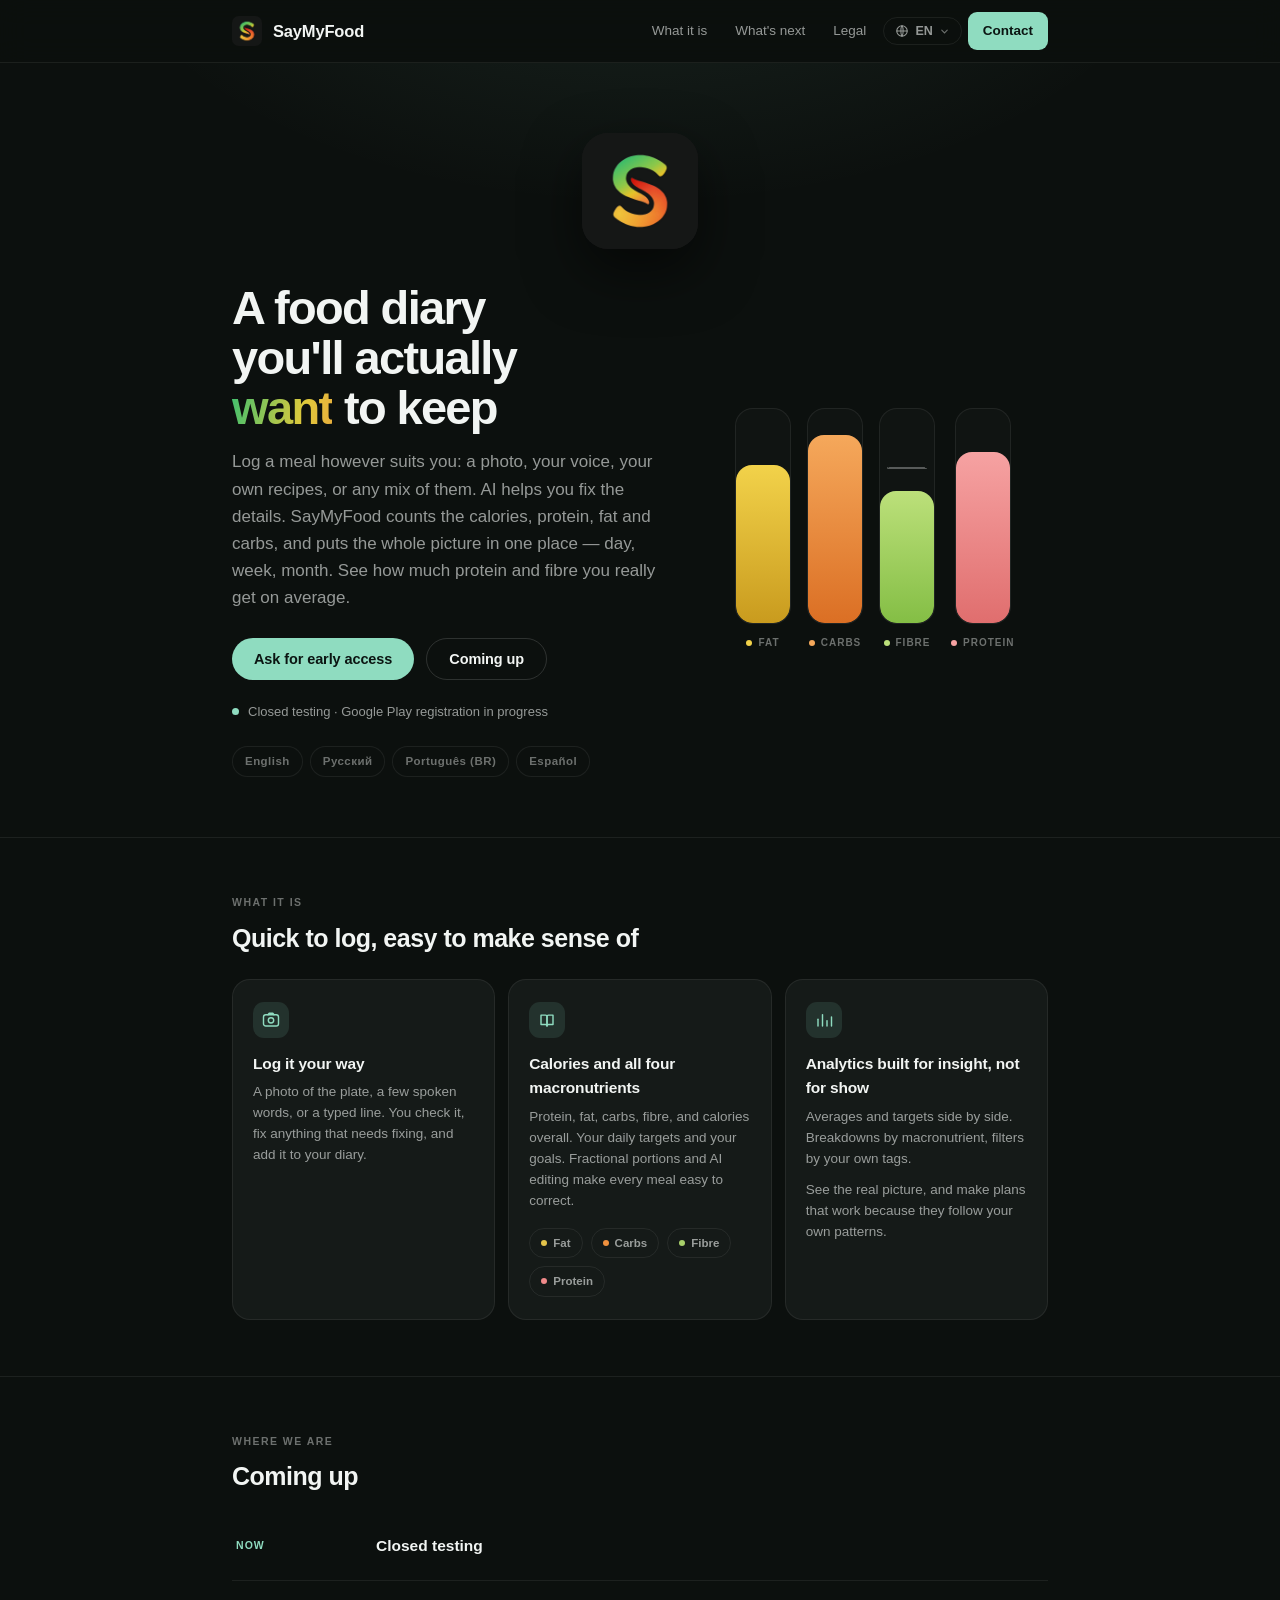
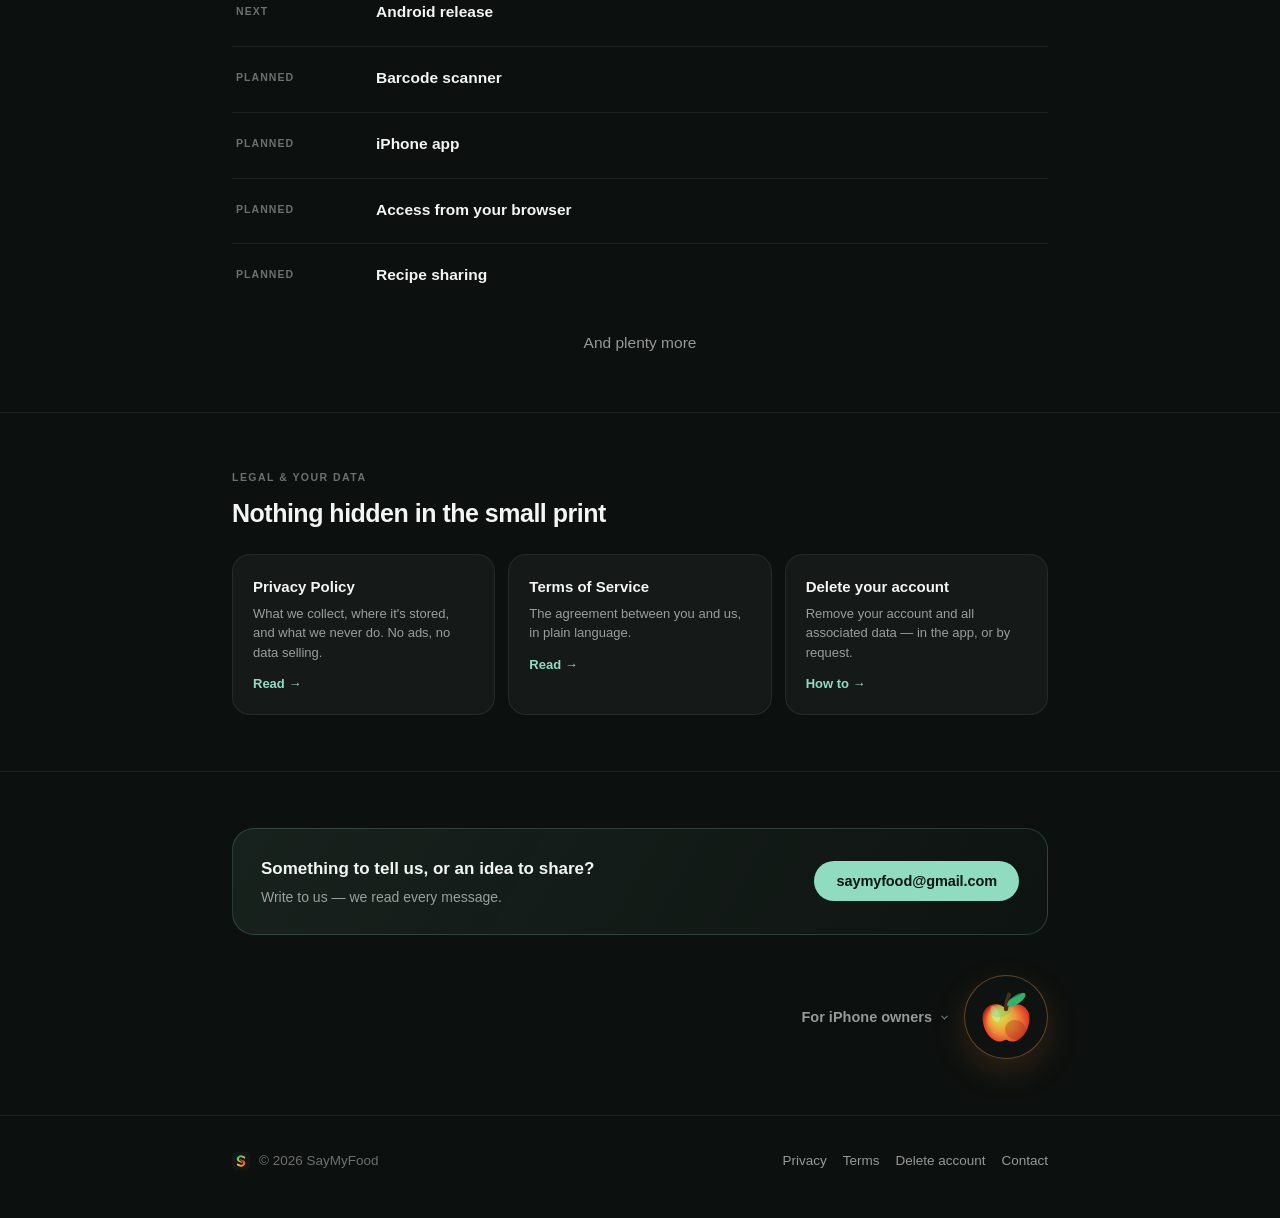
==== commit a2e1c7cd: "site(SITE-07 block 2): the iPhone section opens from the game's apple, on the landing too One apple " ====
--- a/index.html
+++ b/index.html
@@ -150,6 +150,39 @@
 <div><b data-i18n="ctah">Something to tell us, or an idea to share?</b><p data-i18n="ctap">Write to us — we read every message.</p></div>
 <a class="btn" href="mailto:saymyfood@gmail.com">saymyfood@gmail.com</a>
 </div>
+<!-- the apple block: closed by default here -->
+<div class="apz" id="apz">
+<div class="apz-row"><button class="apz-btn" type="button" aria-expanded="false" aria-controls="apz-body"><span class="apz-q"><span data-apz="iosQ">For iPhone owners</span><svg width="11" height="11" viewBox="0 0 24 24" fill="none" stroke="currentColor" stroke-width="2.4" stroke-linecap="round" aria-hidden="true"><path d="M6 9l6 6 6-6"></path></svg></span><span class="apz-apple" aria-hidden="true">
+<!-- the game's own apple (art.js apple(), r=10): whole, no bite -->
+<svg viewBox="-12.5 -15.5 25 26.5">
+<defs>
+<radialGradient id="apg" gradientUnits="userSpaceOnUse" cx="1.5" cy="1.5" r="13" fx="-4.5" fy="-4" fr=".5"><stop offset="0" stop-color="#C9DC72"/><stop offset=".22" stop-color="#E0C93B"/><stop offset=".48" stop-color="#F0913E"/><stop offset=".78" stop-color="#E23E24"/><stop offset="1" stop-color="#A32A18"/></radialGradient>
+<clipPath id="apc"><path d="M0-6.2C-3.5-10.5-12-8.5-10.8-.5C-10 6-5 10.2-1.2 8.6Q0 7.6 1.2 8.6C5 10.2 10 6 10.8-.5C12-8.5 3.5-10.5 0-6.2Z"/></clipPath>
+</defs>
+<path d="M0-6.2C-3.5-10.5-12-8.5-10.8-.5C-10 6-5 10.2-1.2 8.6Q0 7.6 1.2 8.6C5 10.2 10 6 10.8-.5C12-8.5 3.5-10.5 0-6.2Z" fill="url(#apg)"/>
+<g clip-path="url(#apc)"><ellipse cx="-5" cy="-3.8" rx="1.8" ry="4" transform="rotate(-20 -5 -3.8)" fill="#fff" opacity=".26"/><ellipse cx="-2.5" cy="-5.5" rx="5" ry="3" transform="rotate(-11.5 -2.5 -5.5)" fill="#2FB56A" opacity=".22"/><ellipse cx="4.5" cy="3.5" rx="5" ry="4.5" transform="rotate(23 4.5 3.5)" fill="#9E2413" opacity=".35"/></g>
+<path d="M0-6.2Q.2-10 1.4-12.8" stroke="#4A2E1C" stroke-width="2" stroke-linecap="round" fill="none"/>
+<ellipse cx="4.8" cy="-10.5" rx="5" ry="2" transform="rotate(-34.4 4.8 -10.5)" fill="#2FB56A"/>
+<path d="M1.4-11L8.2-14.2" stroke="#0E1210" stroke-opacity=".35" stroke-width="1" stroke-linecap="round"/>
+</svg></span></button></div>
+<div class="apz-body" id="apz-body"><div class="apz-in">
+<div class="iosbox">
+<div><p class="eyebrow">iPhone</p><p class="ios-t" data-apz="ios">Got an iPhone? Then, sadly, you can’t be a test pilot just yet. Our corporation is toiling day and night to let Apple owners in as soon as possible. Meanwhile, how about killing some time with a game we made for you? These are the only apples our project has to offer so far — but we’ll fix that very soon.</p></div>
+<a class="gamebtn" href="test/alpha/game/index.html"><span class="gb-apple" aria-hidden="true">
+<svg viewBox="-12.5 -15.5 25 26.5">
+<defs>
+<radialGradient id="gbg" gradientUnits="userSpaceOnUse" cx="1.5" cy="1.5" r="13" fx="-4.5" fy="-4" fr=".5"><stop offset="0" stop-color="#C9DC72"/><stop offset=".22" stop-color="#E0C93B"/><stop offset=".48" stop-color="#F0913E"/><stop offset=".78" stop-color="#E23E24"/><stop offset="1" stop-color="#A32A18"/></radialGradient>
+<clipPath id="gbc"><path d="M0-6.2C-3.5-10.5-12-8.5-10.8-.5C-10 6-5 10.2-1.2 8.6Q0 7.6 1.2 8.6C5 10.2 10 6 10.8-.5C12-8.5 3.5-10.5 0-6.2Z"/></clipPath>
+</defs>
+<path d="M0-6.2C-3.5-10.5-12-8.5-10.8-.5C-10 6-5 10.2-1.2 8.6Q0 7.6 1.2 8.6C5 10.2 10 6 10.8-.5C12-8.5 3.5-10.5 0-6.2Z" fill="url(#gbg)"/>
+<g clip-path="url(#gbc)"><ellipse cx="-5" cy="-3.8" rx="1.8" ry="4" transform="rotate(-20 -5 -3.8)" fill="#fff" opacity=".26"/><ellipse cx="-2.5" cy="-5.5" rx="5" ry="3" transform="rotate(-11.5 -2.5 -5.5)" fill="#2FB56A" opacity=".22"/><ellipse cx="4.5" cy="3.5" rx="5" ry="4.5" transform="rotate(23 4.5 3.5)" fill="#9E2413" opacity=".35"/></g>
+<path d="M0-6.2Q.2-10 1.4-12.8" stroke="#4A2E1C" stroke-width="2" stroke-linecap="round" fill="none"/>
+<ellipse cx="4.8" cy="-10.5" rx="5" ry="2" transform="rotate(-34.4 4.8 -10.5)" fill="#2FB56A"/>
+<path d="M1.4-11L8.2-14.2" stroke="#0E1210" stroke-opacity=".35" stroke-width="1" stroke-linecap="round"/>
+</svg></span><span data-apz="iosA">Play Apple Fight</span></a>
+</div>
+</div></div>
+</div>
 </div></section>
 
 <footer><div class="wrap ft">
@@ -158,6 +191,7 @@
 </div></footer>
 
 <script src="i18n.js"></script>
+<script src="apple.js"></script>
 <script>
 (function(){
 /* macro columns: fill once, then react to the cursor */
--- a/site.css
+++ b/site.css
@@ -72,5 +72,37 @@
 .lang button{border:1px solid var(--hair);background:transparent;border-radius:999px;padding:7px 15px;font:600 13px var(--font);cursor:pointer;color:var(--tx2);transition:all .16s ease}
 .lang button:hover{color:var(--tx);border-color:var(--hair2)}
 .lang button.active{background:var(--mint-dim);border-color:rgba(143,220,192,0.35);color:var(--mint)}
+/* ── the apple block: the game's apple opens and closes the iPhone-and-game section in place ── */
+.apz{margin:40px 0 0}
+.apz-row{display:flex;justify-content:flex-end}
+.apz-btn{display:inline-flex;align-items:center;gap:14px;min-height:44px;margin:0;padding:0;border:0;background:none;color:var(--tx2);font:600 14.5px var(--font);cursor:pointer;-webkit-tap-highlight-color:transparent}
+.apz-btn:hover,.apz-btn[aria-expanded="true"]{color:var(--tx)}
+.apz-btn:focus-visible{outline:none}
+.apz-q{display:inline-flex;align-items:center;gap:7px;text-align:right}
+.apz-q svg{flex-shrink:0;opacity:.75;transition:transform .25s ease}
+.apz-btn[aria-expanded="true"] .apz-q svg{transform:rotate(180deg)}
+.apz-apple{display:flex;align-items:center;justify-content:center;flex-shrink:0;width:84px;height:84px;border-radius:50%;background:#0E1210;border:1px solid rgba(240,145,62,.40);box-shadow:0 12px 34px rgba(240,145,62,.16);transition:transform .2s ease,box-shadow .2s ease,border-color .2s ease}
+.apz-apple svg{display:block;width:54px;height:57px;transition:transform .3s ease}
+.apz-btn:hover .apz-apple{transform:translateY(-3px);border-color:rgba(240,145,62,.7);box-shadow:0 16px 40px rgba(240,145,62,.28)}
+.apz-btn:hover .apz-apple svg{transform:rotate(-9deg)}
+.apz-btn:active .apz-apple{transform:scale(.96)}
+.apz-btn[aria-expanded="true"] .apz-apple{border-color:#F0913E}
+.apz-btn:focus-visible .apz-apple{box-shadow:0 0 0 3px var(--bg),0 0 0 5px #F6B26B}
+/* Collapsed is a zero-height grid row, so it can animate to the section's real height.
+   visibility follows the animation out, so nothing hidden stays focusable. */
+.apz-body{display:grid;grid-template-rows:0fr;opacity:0;visibility:hidden;transition:grid-template-rows .42s ease,opacity .3s ease,visibility 0s linear .42s}
+.apz.open .apz-body{grid-template-rows:1fr;opacity:1;visibility:visible;transition:grid-template-rows .42s ease,opacity .35s ease .05s,visibility 0s}
+.apz-in{min-height:0;overflow:hidden}
+/* the iPhone section: a warm card with the game as a real button */
+.iosbox{display:grid;grid-template-columns:minmax(0,1fr) auto;gap:20px 34px;align-items:center;margin:18px 0 0;padding:28px 30px;border:1px solid rgba(240,145,62,.30);border-radius:22px;background:linear-gradient(125deg,rgba(240,145,62,.12),rgba(226,62,36,.04) 55%,rgba(143,220,192,.03))}
+.iosbox .eyebrow{margin:0 0 10px;color:#F6B26B}
+.iosbox .ios-t{margin:0;max-width:60ch;font-size:16px;line-height:1.6;color:var(--tx);text-wrap:pretty}
+.gamebtn{display:inline-flex;align-items:center;gap:12px;padding:9px 24px 9px 9px;border-radius:999px;background:linear-gradient(100deg,#E0C93B,#F0913E 50%,#E23E24);color:#1A0E08;font:700 16px var(--font);white-space:nowrap;box-shadow:0 10px 30px rgba(240,145,62,.22);transition:transform .16s ease,box-shadow .16s ease,filter .16s ease}
+.gamebtn:hover{color:#1A0E08;transform:translateY(-2px);box-shadow:0 14px 36px rgba(240,145,62,.34);filter:brightness(1.05)}
+.gamebtn:active{transform:none}
+.gb-apple{display:flex;align-items:center;justify-content:center;flex-shrink:0;width:46px;height:46px;border-radius:50%;background:#0E1210}
+.gb-apple svg{display:block;width:31px;height:33px;transition:transform .25s ease}
+.gamebtn:hover .gb-apple svg{transform:rotate(-9deg)}
+@media(max-width:760px){.iosbox{grid-template-columns:1fr;padding:22px 20px}.gamebtn{justify-self:start;white-space:normal}.apz-apple{width:76px;height:76px}.apz-apple svg{width:48px;height:51px}}
 @media(max-width:640px){h2{font-size:22px}.legal h1{font-size:26px}.hd-nav .hide-s{display:none}}
-@media(prefers-reduced-motion:reduce){.mark::after,.dot{animation:none}.rv{opacity:1;transform:none;transition:none}}
+@media(prefers-reduced-motion:reduce){.mark::after,.dot{animation:none}.rv{opacity:1;transform:none;transition:none}.apz-body,.apz.open .apz-body,.apz-apple,.apz-apple svg,.apz-q svg{transition:none}}
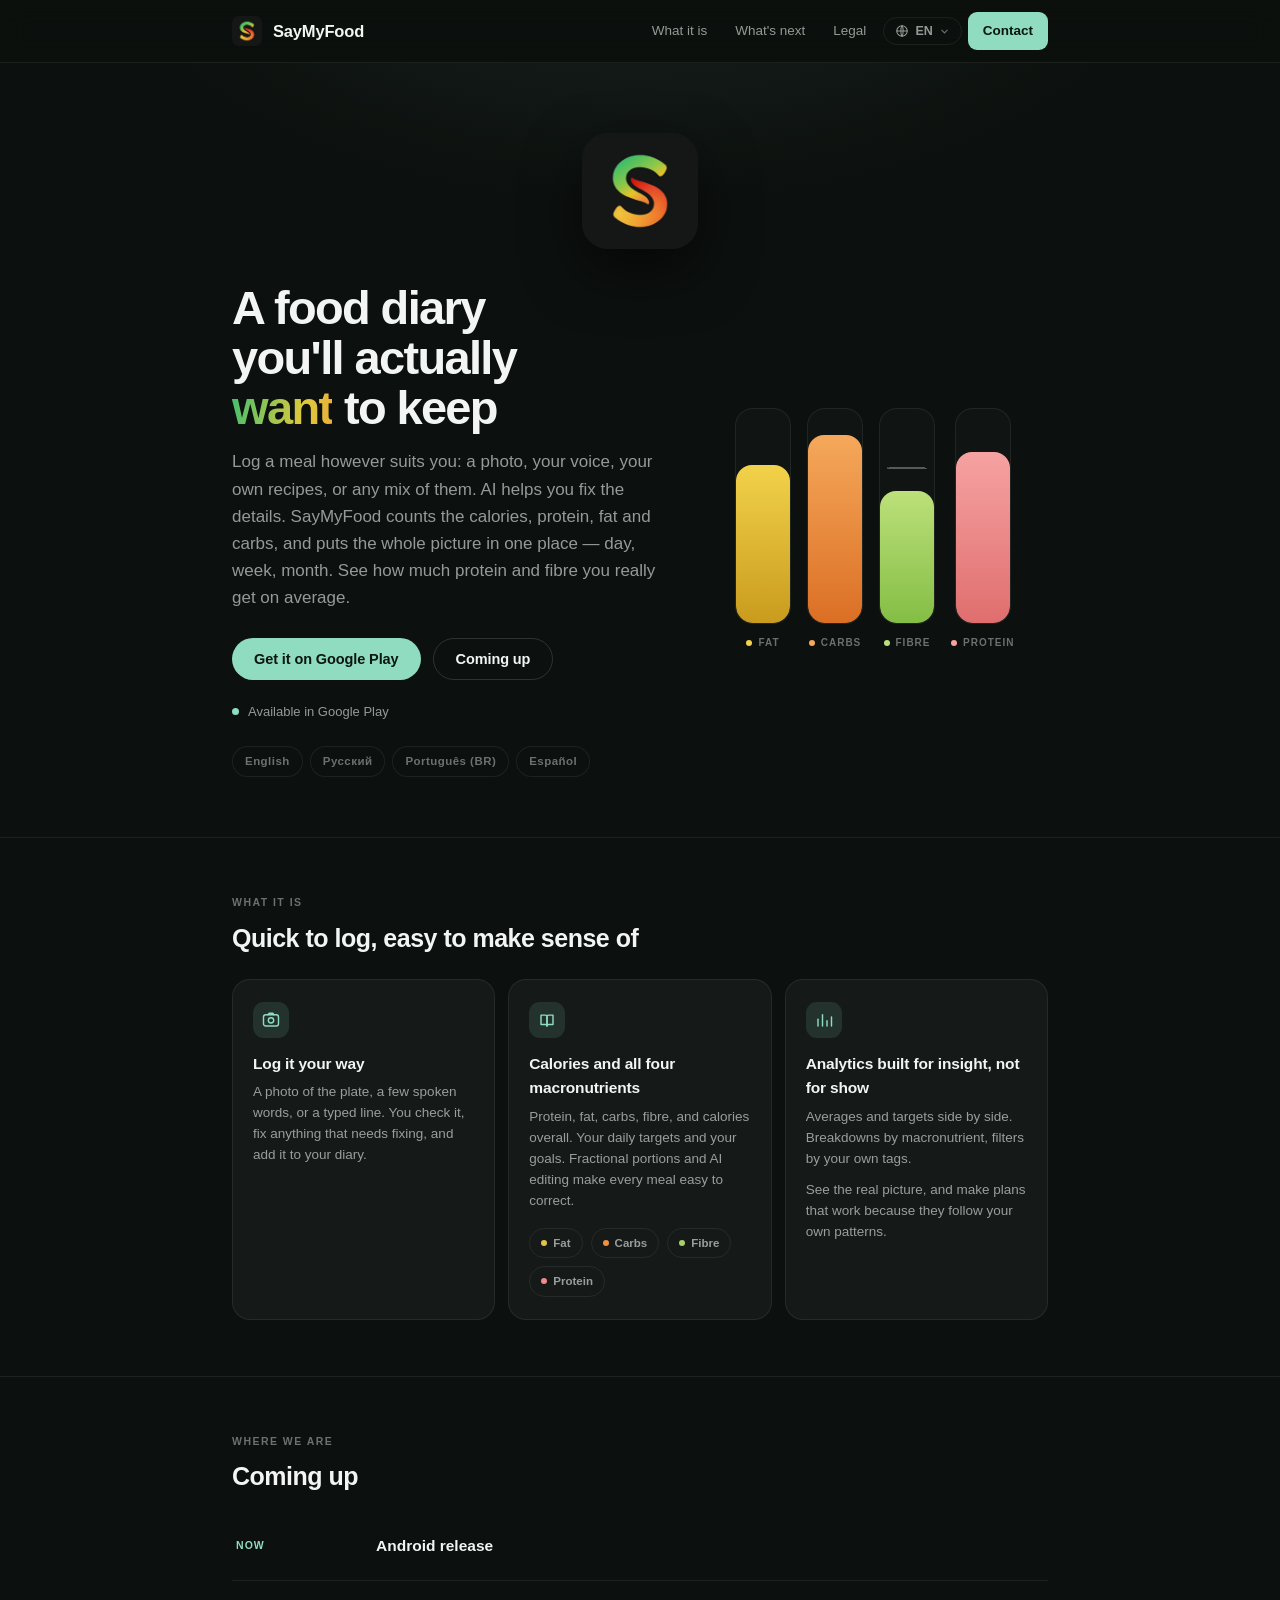
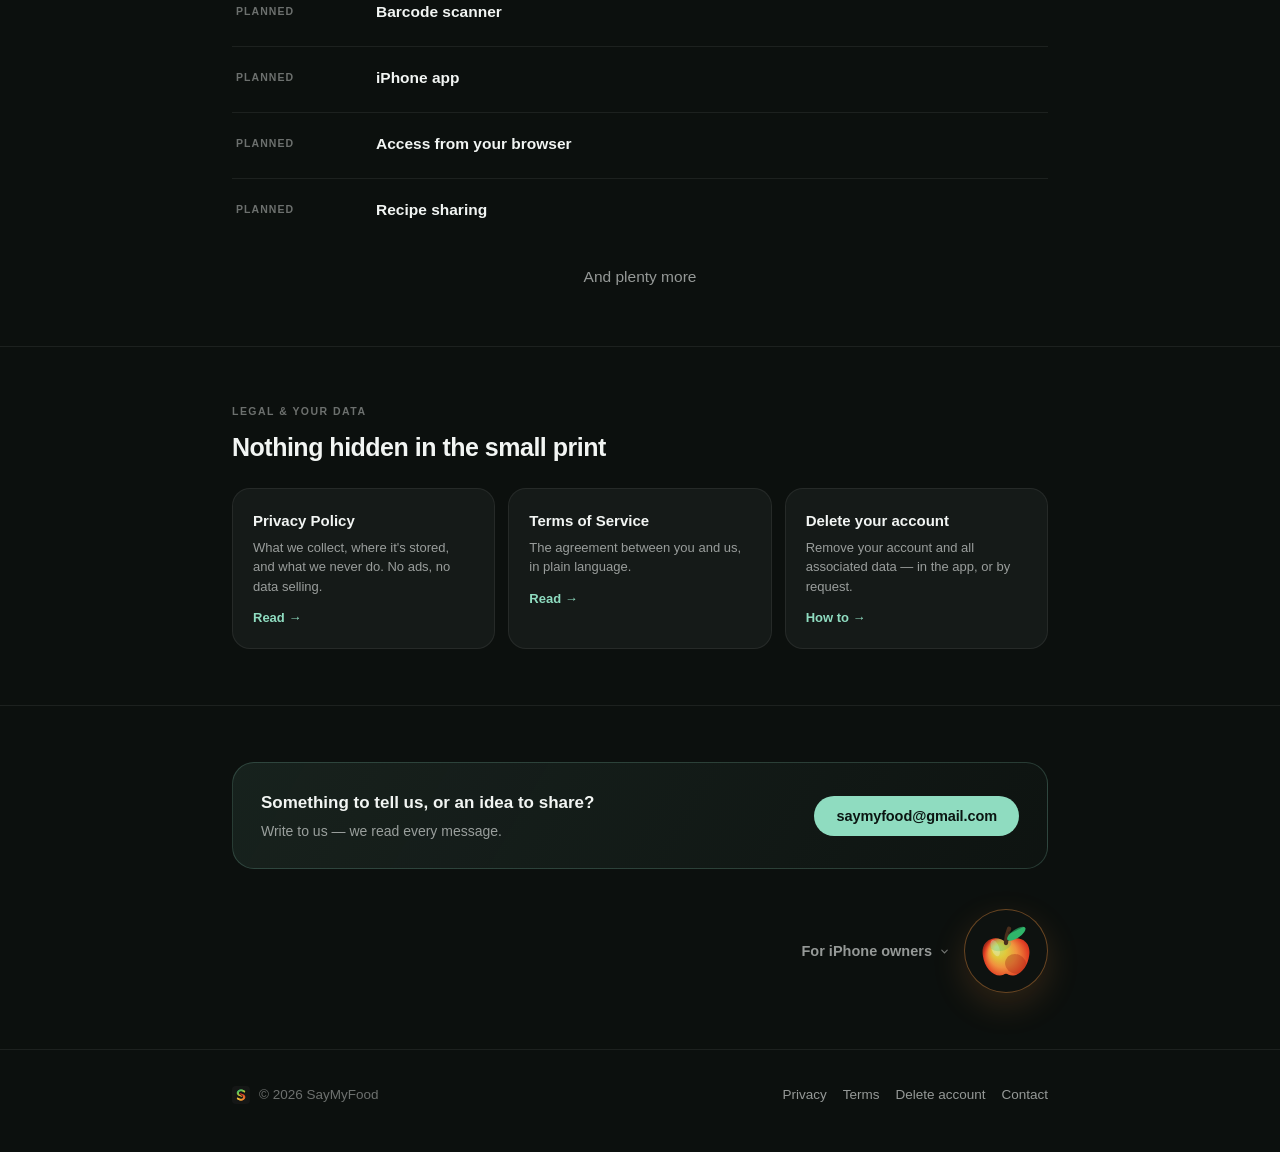
==== commit 56d703bd: "site(WEB play): landing hero button goes to Google Play, status says available in Google Play, close" ====
--- a/index.html
+++ b/index.html
@@ -4,9 +4,9 @@
 <meta charset="utf-8">
 <meta name="viewport" content="width=device-width, initial-scale=1">
 <title>SayMyFood — AI food diary</title>
-<meta name="description" content="SayMyFood is an AI-assisted food diary. Log a meal by photo, voice or text; see calories, macros and trends. Currently in closed testing.">
+<meta name="description" content="SayMyFood is an AI-assisted food diary. Log a meal by photo, voice or text; see calories, macros and trends. Available in Google Play.">
 <link rel="icon" href="brand/saymyfood-mark.png">
-<link rel="stylesheet" href="site.css">
+<link rel="stylesheet" href="site.css?v=1">
 <style>
 .hero{position:relative;overflow:hidden;padding:70px 0 60px}
 .hero-grid{position:relative;display:grid;grid-template-columns:1.1fr 0.9fr;gap:46px;align-items:center}
@@ -98,8 +98,8 @@
 <div class="hero-grid"><div class="inner">
 <h1 data-i18n="h1">A food diary you'll actually <em>want</em> to keep</h1>
 <p class="lede" data-i18n="lede">Log a meal however suits you: a photo, your voice, your own recipes, or any mix of them. AI helps you fix the details. SayMyFood counts the calories, protein, fat and carbs, and puts the whole picture in one place — day, week, month. See how much protein and fibre you really get on average.</p>
-<div class="hero-cta"><a class="btn" href="test/alpha/" data-i18n="cta1">Ask for early access</a><a class="btn ghost" href="#next" data-i18n="cta2">Coming up</a></div>
-<p class="status"><span class="dot"></span><span data-i18n="pill">Closed testing · Google Play registration in progress</span></p>
+<div class="hero-cta"><a class="btn" href="https://play.google.com/store/apps/details?id=com.saymyfood.app" data-i18n="cta1">Get it on Google Play</a><a class="btn ghost" href="#next" data-i18n="cta2">Coming up</a></div>
+<p class="status"><span class="dot"></span><span data-i18n="pill">Available in Google Play</span></p>
 <div class="langs"><span class="chip">English</span><span class="chip">Русский</span><span class="chip">Português&nbsp;(BR)</span><span class="chip">Español</span></div>
 </div>
 <div class="mcols" id="mcols" aria-hidden="true">
@@ -125,8 +125,7 @@
 <p class="eyebrow rv" data-i18n="s2eye">Where we are</p>
 <h2 class="rv" data-i18n="s2h">Coming up</h2>
 <div class="next">
-<div class="nrow now rv"><div class="st" data-i18n="stnow">Now</div><div><h3 data-i18n="r1h">Closed testing</h3></div></div>
-<div class="nrow rv"><div class="st" data-i18n="stnext">Next</div><div><h3 data-i18n="r2h">Android release</h3></div></div>
+<div class="nrow now rv"><div class="st" data-i18n="stnow">Now</div><div><h3 data-i18n="r2h">Android release</h3></div></div>
 <div class="nrow rv"><div class="st" data-i18n="stplan">Planned</div><div><h3 data-i18n="r3h">Barcode scanner</h3></div></div>
 <div class="nrow rv"><div class="st" data-i18n="stplan">Planned</div><div><h3 data-i18n="r4h">iPhone app</h3></div></div>
 <div class="nrow rv"><div class="st" data-i18n="stplan">Planned</div><div><h3 data-i18n="r5h">Access from your browser</h3></div></div>
@@ -190,8 +189,8 @@
 <span class="ft-links"><a href="privacy.html" data-i18n="fprivacy">Privacy</a><a href="terms.html" data-i18n="fterms">Terms</a><a href="delete-account.html" data-i18n="fdelete">Delete account</a><a href="mailto:saymyfood@gmail.com" data-i18n="fcontact">Contact</a></span>
 </div></footer>
 
-<script src="i18n.js"></script>
-<script src="apple.js"></script>
+<script src="i18n.js?v=1"></script>
+<script src="apple.js?v=1"></script>
 <script>
 (function(){
 /* macro columns: fill once, then react to the cursor */
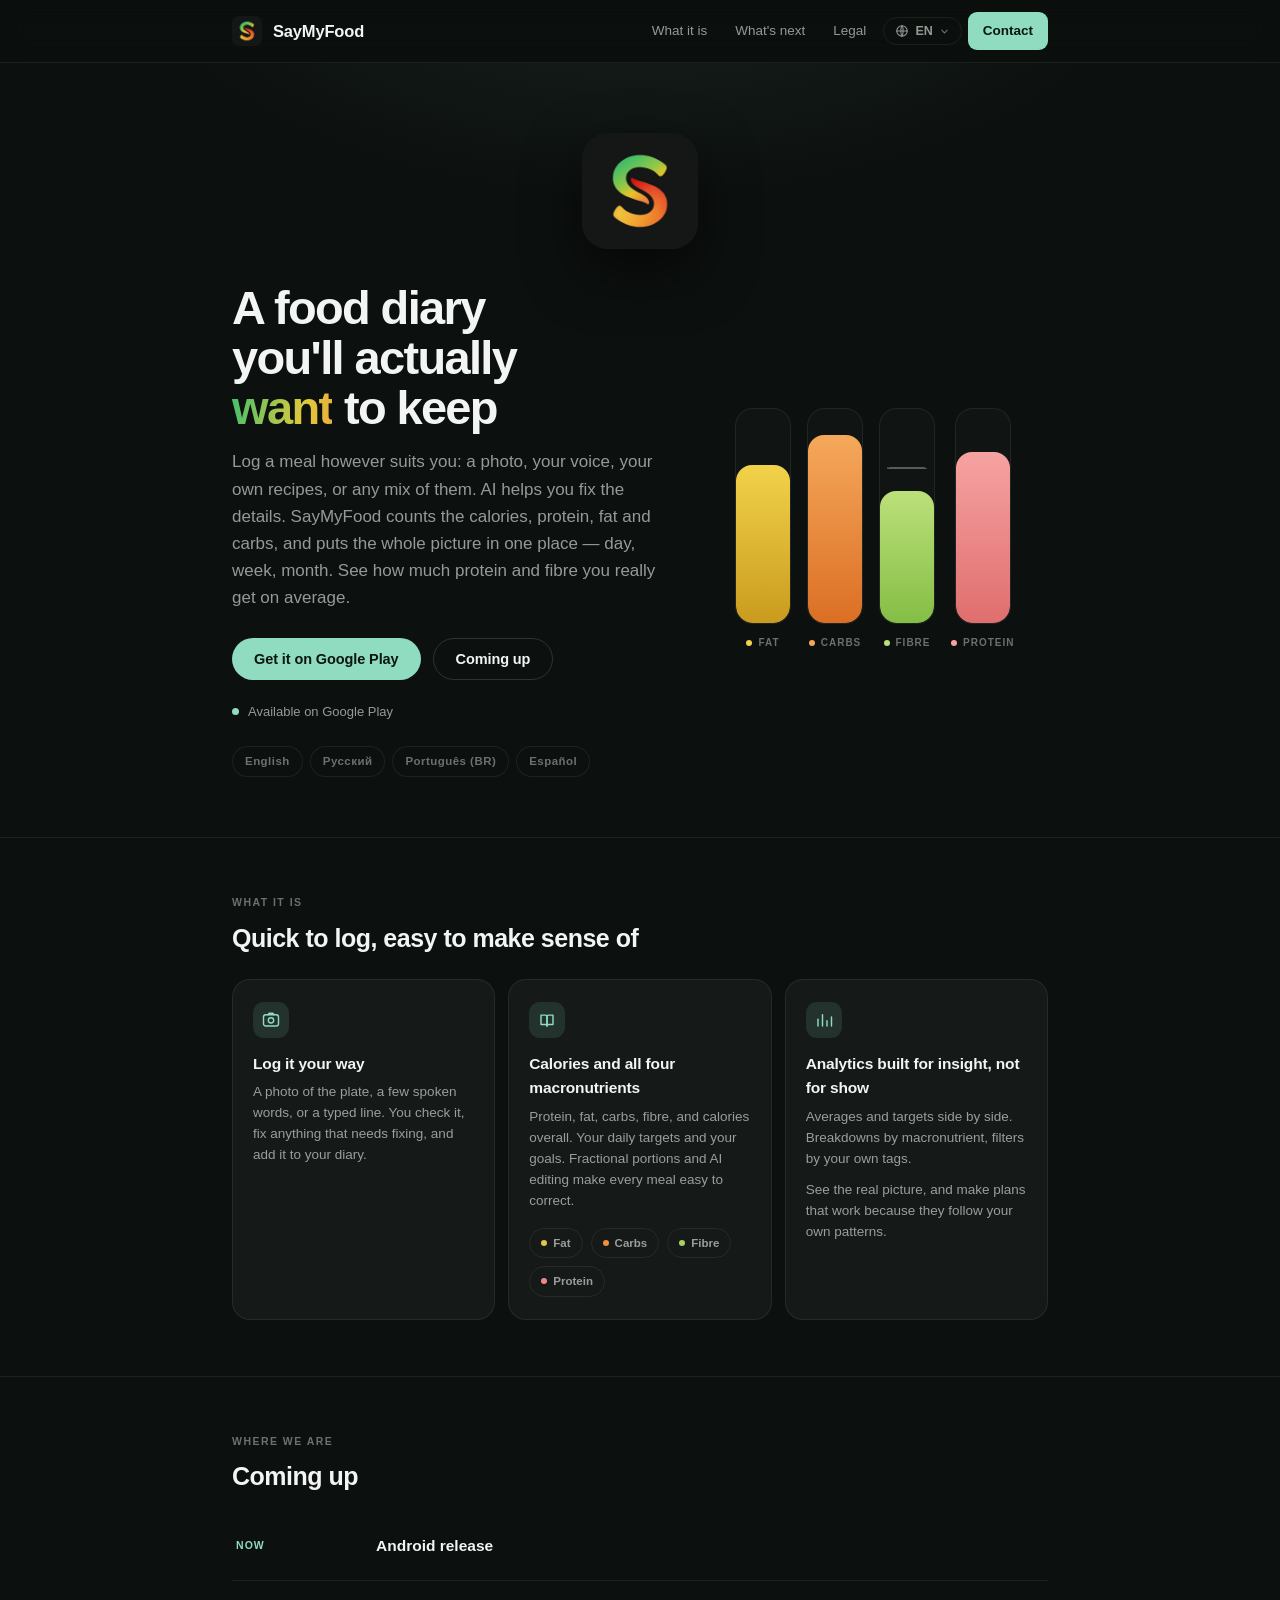
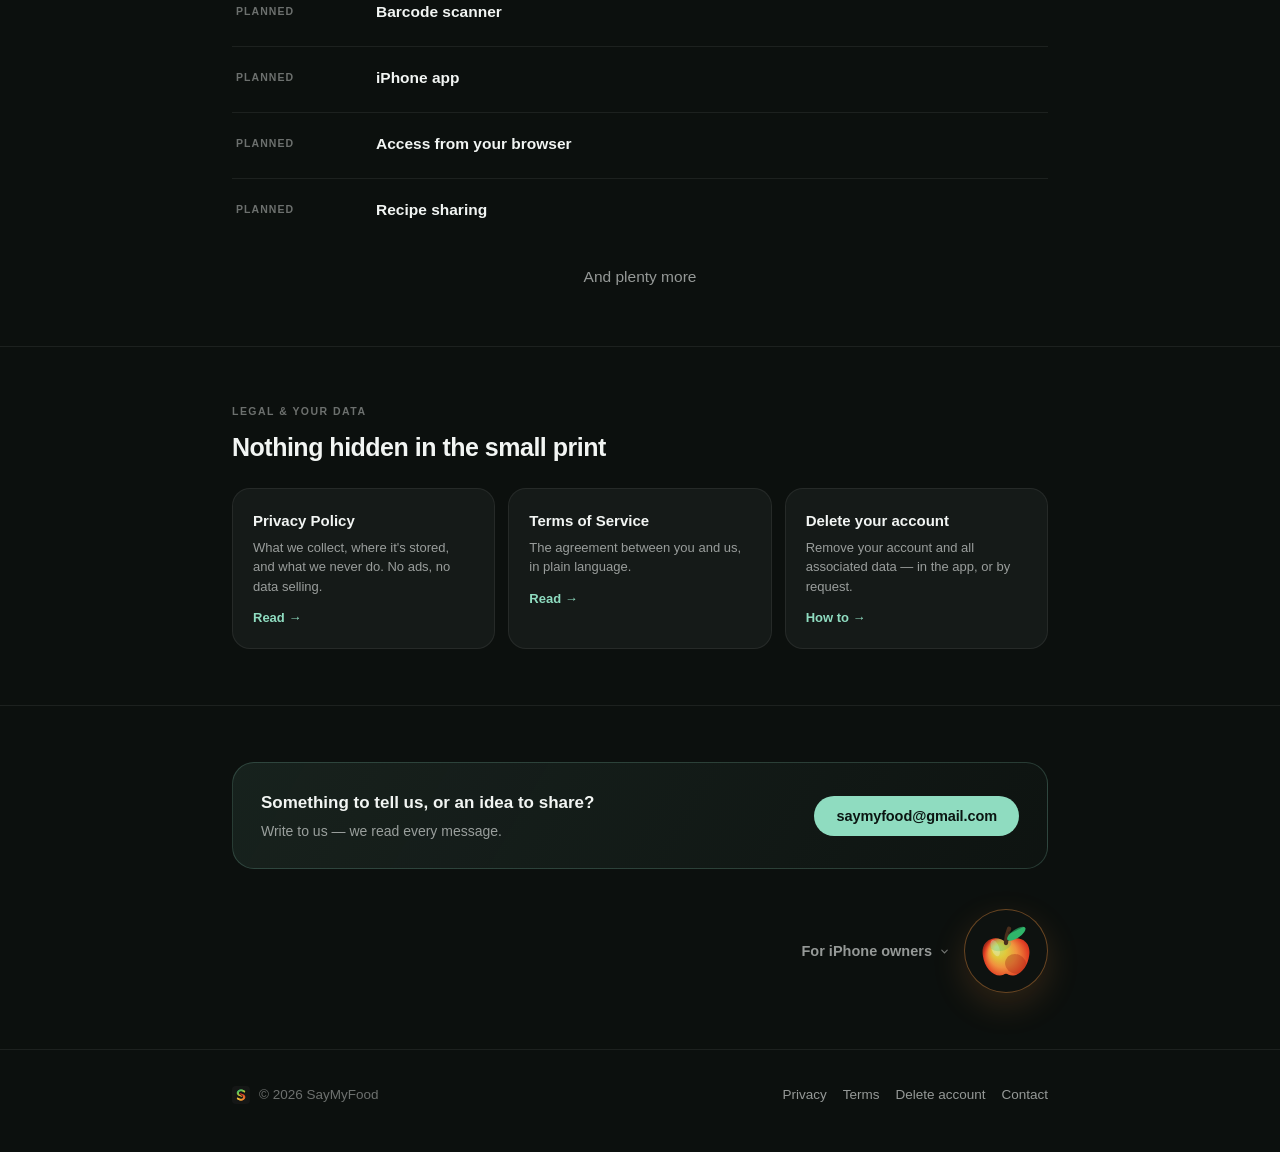
==== commit fb41ec3d: "site(WEB play wording): English says on Google Play everywhere - landing status line, head descripti" ====
--- a/index.html
+++ b/index.html
@@ -4,9 +4,9 @@
 <meta charset="utf-8">
 <meta name="viewport" content="width=device-width, initial-scale=1">
 <title>SayMyFood — AI food diary</title>
-<meta name="description" content="SayMyFood is an AI-assisted food diary. Log a meal by photo, voice or text; see calories, macros and trends. Available in Google Play.">
+<meta name="description" content="SayMyFood is an AI-assisted food diary. Log a meal by photo, voice or text; see calories, macros and trends. Available on Google Play.">
 <link rel="icon" href="brand/saymyfood-mark.png">
-<link rel="stylesheet" href="site.css?v=1">
+<link rel="stylesheet" href="site.css?v=3">
 <style>
 .hero{position:relative;overflow:hidden;padding:70px 0 60px}
 .hero-grid{position:relative;display:grid;grid-template-columns:1.1fr 0.9fr;gap:46px;align-items:center}
@@ -99,7 +99,7 @@
 <h1 data-i18n="h1">A food diary you'll actually <em>want</em> to keep</h1>
 <p class="lede" data-i18n="lede">Log a meal however suits you: a photo, your voice, your own recipes, or any mix of them. AI helps you fix the details. SayMyFood counts the calories, protein, fat and carbs, and puts the whole picture in one place — day, week, month. See how much protein and fibre you really get on average.</p>
 <div class="hero-cta"><a class="btn" href="https://play.google.com/store/apps/details?id=com.saymyfood.app" data-i18n="cta1">Get it on Google Play</a><a class="btn ghost" href="#next" data-i18n="cta2">Coming up</a></div>
-<p class="status"><span class="dot"></span><span data-i18n="pill">Available in Google Play</span></p>
+<p class="status"><span class="dot"></span><span data-i18n="pill">Available on Google Play</span></p>
 <div class="langs"><span class="chip">English</span><span class="chip">Русский</span><span class="chip">Português&nbsp;(BR)</span><span class="chip">Español</span></div>
 </div>
 <div class="mcols" id="mcols" aria-hidden="true">
@@ -189,8 +189,8 @@
 <span class="ft-links"><a href="privacy.html" data-i18n="fprivacy">Privacy</a><a href="terms.html" data-i18n="fterms">Terms</a><a href="delete-account.html" data-i18n="fdelete">Delete account</a><a href="mailto:saymyfood@gmail.com" data-i18n="fcontact">Contact</a></span>
 </div></footer>
 
-<script src="i18n.js?v=1"></script>
-<script src="apple.js?v=1"></script>
+<script src="i18n.js?v=3"></script>
+<script src="apple.js?v=3"></script>
 <script>
 (function(){
 /* macro columns: fill once, then react to the cursor */
